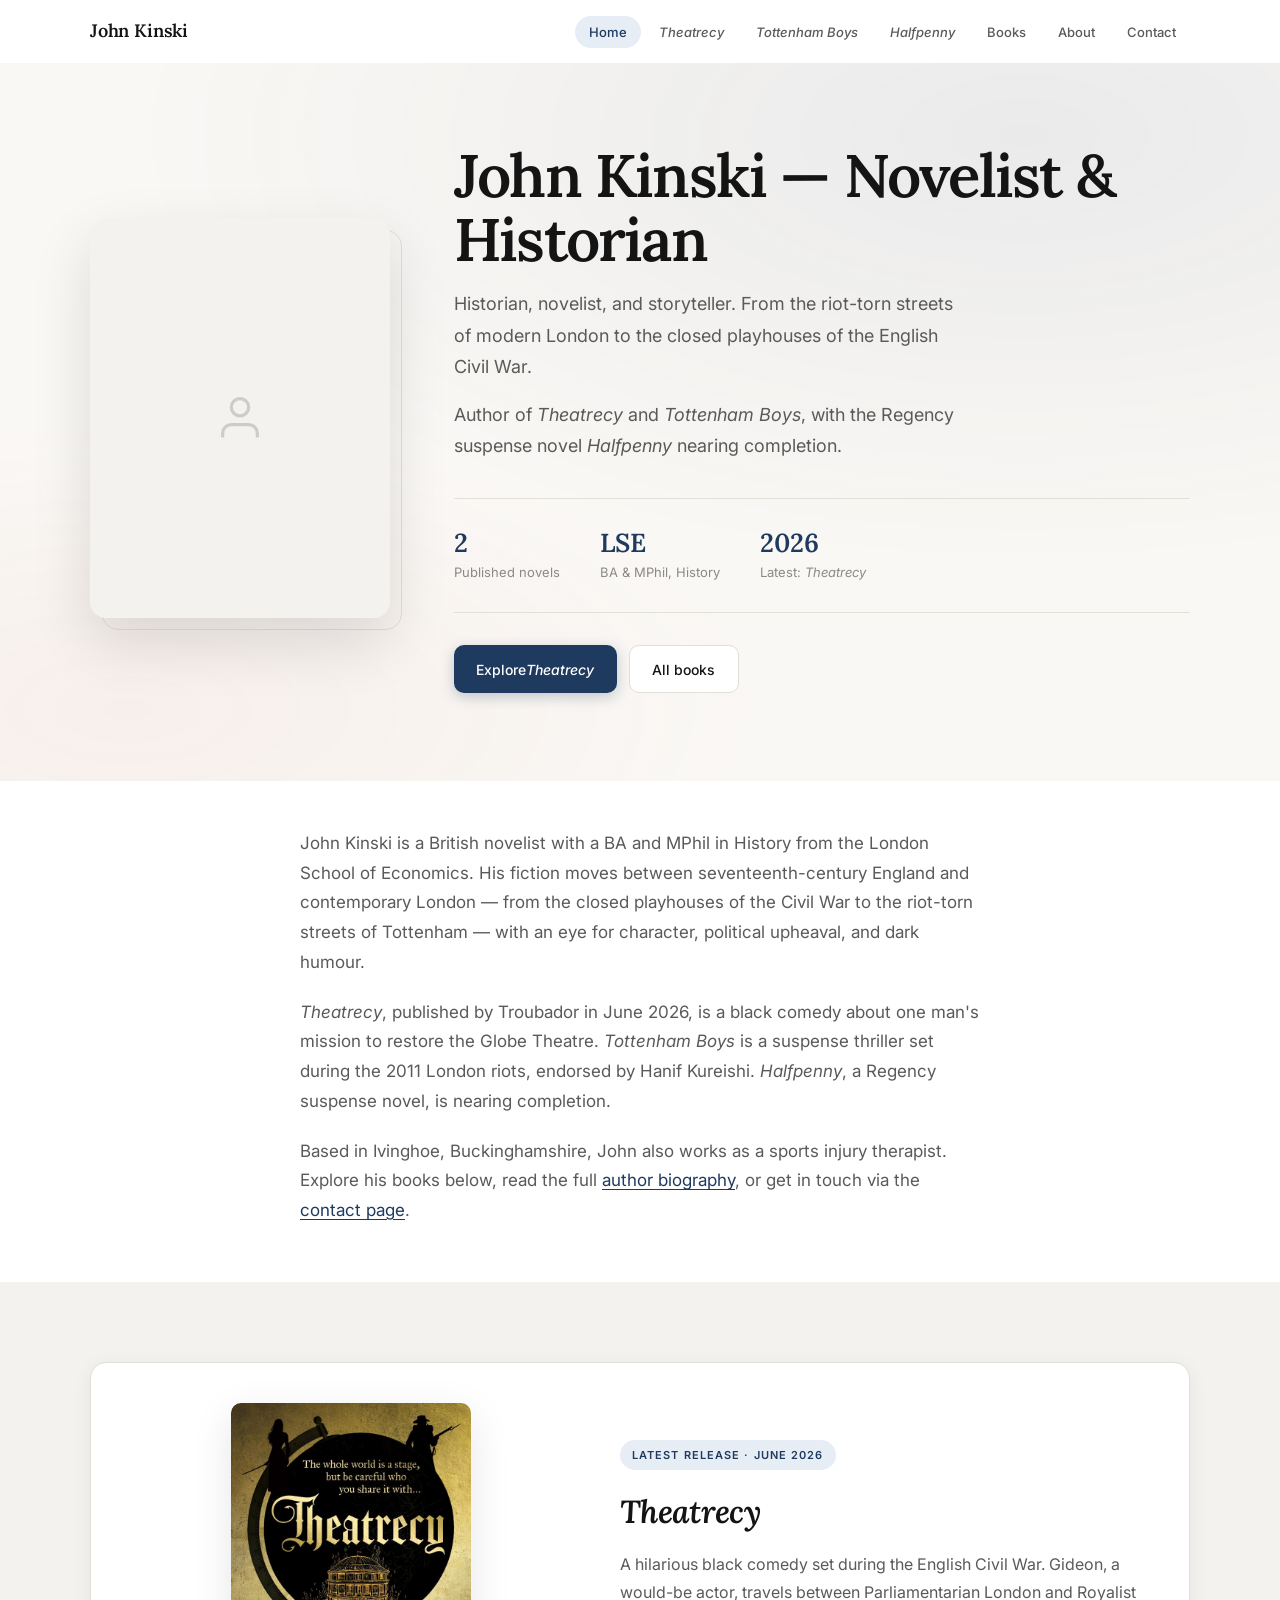
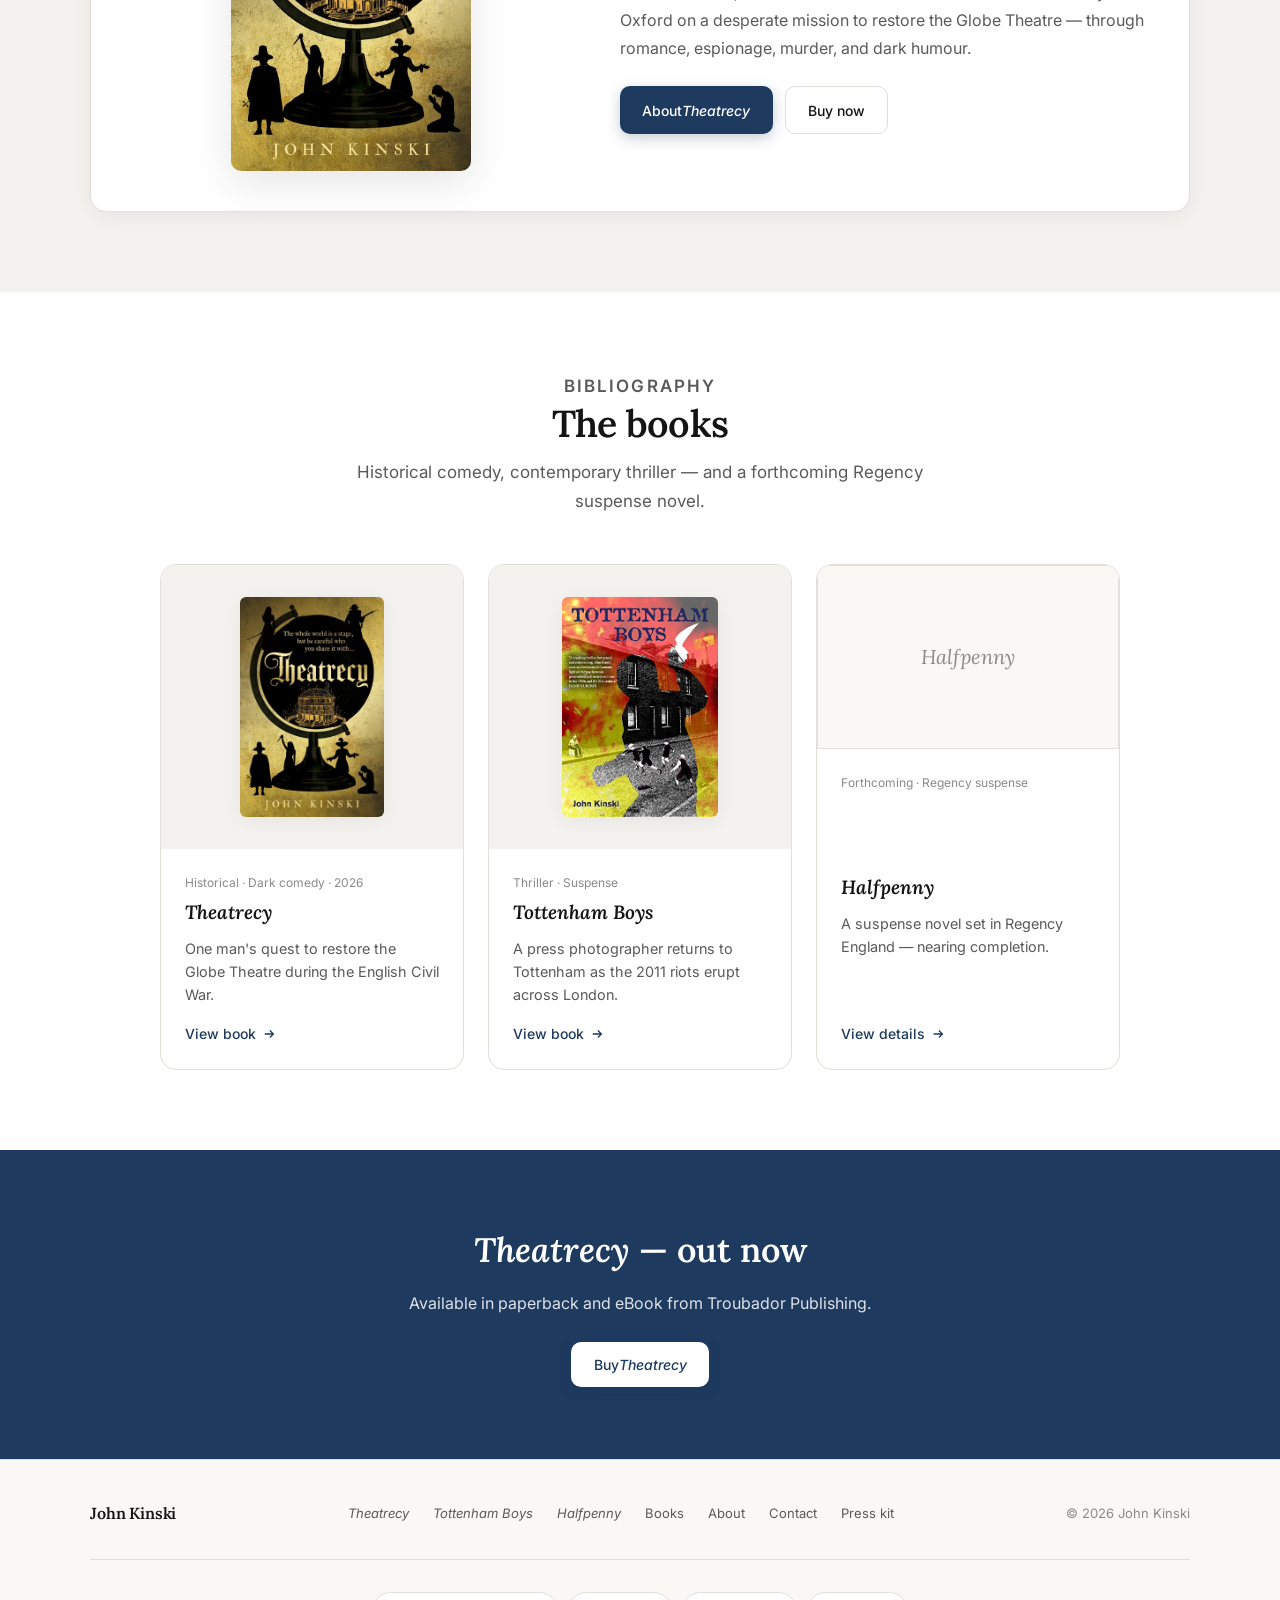
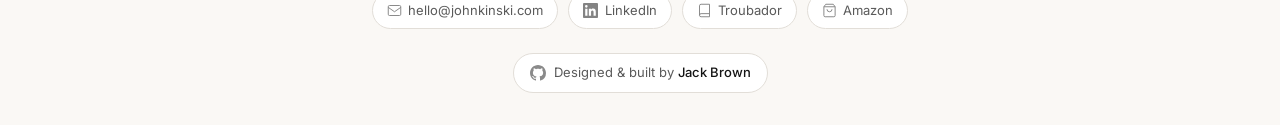
==== index.html @ d6716368 "Improve home SEO: title, H1, content, and Apple touch icon. Shorten the page title, expand the H1 an" ====
<!DOCTYPE html>
<html lang="en-GB">
<head>
	<meta charset="UTF-8">
	<meta name="viewport" content="width=device-width, initial-scale=1.0">
	<meta name="description" content="John Kinski — author of Theatrecy, Tottenham Boys, and the forthcoming novel Halfpenny. Historical fiction, thrillers, and dark comedy.">
	<link rel="canonical" href="https://johnkinski.com/">
	<meta property="og:type" content="website">
	<meta property="og:locale" content="en_GB">
	<meta property="og:site_name" content="John Kinski">
	<meta property="og:url" content="https://johnkinski.com/">
	<meta property="og:title" content="John Kinski — Novelist | Theatrecy &amp; Tottenham Boys">
	<meta property="og:description" content="Author of Theatrecy and Tottenham Boys. Forthcoming Regency suspense novel Halfpenny. Historical fiction, thrillers, and dark comedy.">
	<meta property="og:image" content="https://johnkinski.com/images/og-image.jpg">
	<meta property="og:image:width" content="1200">
	<meta property="og:image:height" content="630">
	<meta property="og:image:type" content="image/jpeg">
	<meta property="og:image:alt" content="John Kinski — author of Theatrecy, Tottenham Boys, and Halfpenny">
	<meta name="twitter:card" content="summary_large_image">
	<meta name="twitter:title" content="John Kinski — Novelist | Theatrecy &amp; Tottenham Boys">
	<meta name="twitter:description" content="Author of Theatrecy and Tottenham Boys. Forthcoming Regency suspense novel Halfpenny.">
	<meta name="twitter:image" content="https://johnkinski.com/images/og-image.jpg">
	<meta name="twitter:image:alt" content="John Kinski — author of Theatrecy and Tottenham Boys">
	<title>John Kinski — Novelist | Theatrecy &amp; Tottenham Boys</title>
	<link rel="preconnect" href="https://fonts.googleapis.com">
	<link rel="preconnect" href="https://fonts.gstatic.com" crossorigin>
	<link href="https://fonts.googleapis.com/css2?family=Inter:wght@400;500;600&family=Lora:ital,wght@0,400;0,600;1,400&display=swap" rel="stylesheet">
	<link rel="icon" href="images/favicon.svg" type="image/svg+xml">
	<link rel="apple-touch-icon" href="images/apple-touch-icon.png">
	<link rel="stylesheet" href="css/style.css?v=2">
	<script type="application/ld+json">
	{
		"@context": "https://schema.org",
		"@graph": [
			{
				"@type": "WebSite",
				"name": "John Kinski",
				"url": "https://johnkinski.com/"
			},
			{
				"@type": "Person",
				"@id": "https://johnkinski.com/#author",
				"name": "John Kinski",
				"url": "https://johnkinski.com/",
				"email": "hello@johnkinski.com",
				"jobTitle": "Novelist",
				"description": "Author of Theatrecy, Tottenham Boys, and the forthcoming novel Halfpenny.",
				"sameAs": [
					"https://www.linkedin.com/in/john-kinski-4109a56a",
					"https://troubador.co.uk/author/john-kinski"
				]
			},
			{
				"@type": "ItemList",
				"name": "Books by John Kinski",
				"itemListElement": [
					{"@type": "ListItem", "position": 1, "url": "https://johnkinski.com/theatrecy.html", "name": "Theatrecy"},
					{"@type": "ListItem", "position": 2, "url": "https://johnkinski.com/tottenham-boys.html", "name": "Tottenham Boys"},
					{"@type": "ListItem", "position": 3, "url": "https://johnkinski.com/halfpenny.html", "name": "Halfpenny"}
				]
			}
		]
	}
	</script>
</head>
<body>
	<header>
		<div class="wrap">
			<a href="index.html" class="logo">John Kinski</a>
			<button class="menu-btn" aria-expanded="false" aria-controls="nav">Menu</button>
			<nav id="nav">
				<ul>
					<li><a href="index.html" class="active">Home</a></li>
					<li><a href="theatrecy.html"><em>Theatrecy</em></a></li>
					<li><a href="tottenham-boys.html"><em>Tottenham Boys</em></a></li>
					<li><a href="halfpenny.html"><em>Halfpenny</em></a></li>
					<li><a href="books.html">Books</a></li>
					<li><a href="about.html">About</a></li>
					<li><a href="contact.html">Contact</a></li>
				</ul>
			</nav>
		</div>
	</header>

	<main>
		<section class="hero">
			<div class="wrap">
				<div class="hero-layout">
					<div class="portrait-wrap reveal">
						<img src="images/john-kinski-portrait.jpg" alt="John Kinski, author" class="portrait" id="portrait" width="300" height="400">
						<div class="portrait-fallback" id="portrait-fallback" aria-hidden="true">
							<svg viewBox="0 0 24 24" fill="none" stroke="currentColor" stroke-width="1.5"><path d="M20 21v-2a4 4 0 0 0-4-4H8a4 4 0 0 0-4 4v2"/><circle cx="12" cy="7" r="4"/></svg>
						</div>
					</div>
					<div class="hero-text">
						<h1 class="reveal">John Kinski — Novelist &amp; Historian</h1>
						<p class="lead reveal reveal-delay-1">Historian, novelist, and storyteller. From the riot-torn streets of modern London to the closed playhouses of the English Civil War.</p>
						<p class="lead reveal reveal-delay-1">Author of <em>Theatrecy</em> and <em>Tottenham Boys</em>, with the Regency suspense novel <em>Halfpenny</em> nearing completion.</p>
						<div class="hero-stats reveal reveal-delay-2">
							<div class="hero-stat"><strong>2</strong><span>Published novels</span></div>
							<div class="hero-stat"><strong>LSE</strong><span>BA &amp; MPhil, History</span></div>
							<div class="hero-stat"><strong>2026</strong><span>Latest: <em>Theatrecy</em></span></div>
						</div>
						<div class="hero-actions reveal reveal-delay-3">
							<a href="theatrecy.html" class="btn btn-primary">Explore <em>Theatrecy</em></a>
							<a href="books.html" class="btn btn-secondary">All books</a>
						</div>
					</div>
				</div>
			</div>
		</section>

		<section class="home-intro">
			<div class="wrap-narrow">
				<p class="reveal">John Kinski is a British novelist with a BA and MPhil in History from the London School of Economics. His fiction moves between seventeenth-century England and contemporary London — from the closed playhouses of the Civil War to the riot-torn streets of Tottenham — with an eye for character, political upheaval, and dark humour.</p>
				<p class="reveal reveal-delay-1"><em>Theatrecy</em>, published by Troubador in June 2026, is a black comedy about one man's mission to restore the Globe Theatre. <em>Tottenham Boys</em> is a suspense thriller set during the 2011 London riots, endorsed by Hanif Kureishi. <em>Halfpenny</em>, a Regency suspense novel, is nearing completion.</p>
				<p class="reveal reveal-delay-2">Based in Ivinghoe, Buckinghamshire, John also works as a sports injury therapist. Explore his books below, read the full <a href="about.html">author biography</a>, or get in touch via the <a href="contact.html">contact page</a>.</p>
			</div>
		</section>

		<section class="alt">
			<div class="wrap">
				<div class="featured-spotlight reveal">
					<div class="featured-spotlight-cover">
						<img src="images/theatrecy-cover.jpg" alt="Theatrecy cover" width="240" height="368">
					</div>
					<div>
						<span class="featured-badge">Latest release · June 2026</span>
						<h2><em>Theatrecy</em></h2>
						<p>A hilarious black comedy set during the English Civil War. Gideon, a would-be actor, travels between Parliamentarian London and Royalist Oxford on a desperate mission to restore the Globe Theatre — through romance, espionage, murder, and dark humour.</p>
						<div class="hero-actions">
							<a href="theatrecy.html" class="btn btn-primary">About <em>Theatrecy</em></a>
							<a href="https://troubador.co.uk/bookshop/historical/theatrecy" class="btn btn-secondary" target="_blank" rel="noopener noreferrer">Buy now</a>
						</div>
					</div>
				</div>
			</div>
		</section>

		<section>
			<div class="wrap">
				<div class="section-head center reveal">
					<p class="section-label">Bibliography</p>
					<h2>The books</h2>
					<p>Historical comedy, contemporary thriller — and a forthcoming Regency suspense novel.</p>
				</div>
				<div class="book-grid">
					<a href="theatrecy.html" class="book-card reveal">
						<div class="book-card-cover">
							<img src="images/theatrecy-cover.jpg" alt="Theatrecy" width="130" height="200">
						</div>
						<div class="book-card-body">
							<p class="genre">Historical · Dark comedy · 2026</p>
							<h3><em>Theatrecy</em></h3>
							<p>One man's quest to restore the Globe Theatre during the English Civil War.</p>
							<span class="book-card-link">View book <svg viewBox="0 0 16 16" fill="none" stroke="currentColor" stroke-width="1.5"><path d="M3 8h10M9 4l4 4-4 4"/></svg></span>
						</div>
					</a>
					<a href="tottenham-boys.html" class="book-card reveal reveal-delay-1">
						<div class="book-card-cover">
							<img src="images/tottenham-boys-cover.jpg" alt="Tottenham Boys" width="130" height="184">
						</div>
						<div class="book-card-body">
							<p class="genre">Thriller · Suspense</p>
							<h3><em>Tottenham Boys</em></h3>
							<p>A press photographer returns to Tottenham as the 2011 riots erupt across London.</p>
							<span class="book-card-link">View book <svg viewBox="0 0 16 16" fill="none" stroke="currentColor" stroke-width="1.5"><path d="M3 8h10M9 4l4 4-4 4"/></svg></span>
						</div>
					</a>
					<a href="halfpenny.html" class="book-card coming-soon reveal reveal-delay-2">
						<div class="book-card-cover">
							<span><em>Halfpenny</em></span>
						</div>
						<div class="book-card-body">
							<p class="genre">Forthcoming · Regency suspense</p>
							<h3><em>Halfpenny</em></h3>
							<p>A suspense novel set in Regency England — nearing completion.</p>
							<span class="book-card-link">View details <svg viewBox="0 0 16 16" fill="none" stroke="currentColor" stroke-width="1.5"><path d="M3 8h10M9 4l4 4-4 4"/></svg></span>
						</div>
					</a>
				</div>
			</div>
		</section>

		<section class="cta-band">
			<div class="wrap reveal">
				<h2><em>Theatrecy</em> — out now</h2>
				<p>Available in paperback and eBook from Troubador Publishing.</p>
				<a href="https://troubador.co.uk/bookshop/historical/theatrecy" class="btn btn-primary" target="_blank" rel="noopener noreferrer">Buy <em>Theatrecy</em></a>
			</div>
		</section>
	</main>

	<footer>
		<div class="wrap">
			<div class="footer-inner">
				<a href="index.html" class="logo">John Kinski</a>
				<div class="footer-links">
					<a href="theatrecy.html"><em>Theatrecy</em></a>
					<a href="tottenham-boys.html"><em>Tottenham Boys</em></a>
					<a href="halfpenny.html"><em>Halfpenny</em></a>
					<a href="books.html">Books</a>
					<a href="about.html">About</a>
					<a href="contact.html">Contact</a>
					<a href="press-kit.html">Press kit</a>
				</div>
				<p>&copy; 2026 John Kinski</p>
			</div>
			<div class="footer-social">
				<a href="mailto:hello@johnkinski.com">
					<svg viewBox="0 0 24 24" fill="none" stroke="currentColor" stroke-width="1.5" aria-hidden="true"><rect x="2" y="4" width="20" height="16" rx="2"/><path d="M2 7l10 7 10-7"/></svg>
					hello@johnkinski.com
				</a>
				<a href="https://www.linkedin.com/in/john-kinski-4109a56a" target="_blank" rel="noopener noreferrer">
					<svg viewBox="0 0 24 24" fill="currentColor" aria-hidden="true"><path d="M20.447 20.452h-3.554v-5.569c0-1.328-.027-3.037-1.852-3.037-1.853 0-2.136 1.445-2.136 2.939v5.667H9.351V9h3.414v1.561h.046c.477-.9 1.637-1.85 3.37-1.85 3.601 0 4.267 2.37 4.267 5.455v6.286zM5.337 7.433a2.062 2.062 0 01-2.063-2.065 2.064 2.064 0 114.126 0 2.063 2.063 0 01-2.063 2.065zm1.782 13.019H3.555V9h3.564v11.452zM22.225 0H1.771C.792 0 0 .774 0 1.729v20.542C0 23.227.792 24 1.771 24h20.451C23.2 24 24 23.227 24 22.271V1.729C24 .774 23.2 0 22.222 0h.003z"/></svg>
					LinkedIn
				</a>
				<a href="https://troubador.co.uk/author/john-kinski" target="_blank" rel="noopener noreferrer">
					<svg viewBox="0 0 24 24" fill="none" stroke="currentColor" stroke-width="1.5" aria-hidden="true"><path d="M4 19.5A2.5 2.5 0 016.5 17H20"/><path d="M6.5 2H20v20H6.5A2.5 2.5 0 014 19.5v-15A2.5 2.5 0 016.5 2z"/></svg>
					Troubador
				</a>
				<a href="https://www.amazon.co.uk/s?k=John+Kinski+author" target="_blank" rel="noopener noreferrer">
					<svg viewBox="0 0 24 24" fill="none" stroke="currentColor" stroke-width="1.5" aria-hidden="true"><path d="M6 2L3 6v14a2 2 0 002 2h14a2 2 0 002-2V6l-3-4z"/><path d="M3 6h18M16 10a4 4 0 01-8 0"/></svg>
					Amazon
				</a>
			</div>
			<div class="footer-credit">
				<a href="https://github.com/null65" target="_blank" rel="noopener noreferrer">
					<svg viewBox="0 0 16 16" fill="currentColor" aria-hidden="true"><path d="M8 0C3.58 0 0 3.58 0 8c0 3.54 2.29 6.53 5.47 7.59.4.07.55-.17.55-.38 0-.19-.01-.82-.01-1.49-2.01.37-2.53-.49-2.69-.94-.09-.23-.48-.94-.82-1.13-.28-.15-.68-.52-.01-.53.63-.01 1.08.58 1.23.82.72 1.21 1.87.87 2.33.66.07-.52.28-.87.51-1.07-1.78-.2-3.64-.89-3.64-3.95 0-.87.31-1.59.82-2.15-.08-.2-.36-1.02.08-2.12 0 0 .67-.21 2.2.82.64-.18 1.32-.27 2-.27.68 0 1.36.09 2 .27 1.53-1.04 2.2-.82 2.2-.82.44 1.1.16 1.92.08 2.12.51.56.82 1.27.82 2.15 0 3.07-1.87 3.75-3.65 3.95.29.25.54.73.54 1.48 0 1.07-.01 1.93-.01 2.2 0 .21.15.46.55.38A8.013 8.013 0 0016 8c0-4.42-3.58-8-8-8z"/></svg>
					<span>Designed &amp; built by <strong>Jack Brown</strong></span>
				</a>
			</div>
		</div>
	</footer>

	<script src="js/main.js"></script>
</body>
</html>
---- css/style.css ----
*,
*::before,
*::after {
	box-sizing: border-box;
	margin: 0;
	padding: 0;
}

:root {
	--white: #ffffff;
	--bg: #f4f2ef;
	--bg-warm: #faf8f5;
	--text: #141414;
	--muted: #5a5a5a;
	--soft: #8a8a8a;
	--border: #e2ded8;
	--accent: #1e3a5f;
	--accent-light: #2d5280;
	--accent-soft: #e6edf5;
	--highlight: #c04d35;
	--radius: 16px;
	--radius-sm: 10px;
	--max: 1100px;
	--narrow: 680px;
	--font: "Inter", -apple-system, BlinkMacSystemFont, "Segoe UI", sans-serif;
	--font-display: "Lora", Georgia, serif;
	--shadow-sm: 0 4px 20px rgba(0, 0, 0, 0.06);
	--shadow-md: 0 12px 40px rgba(0, 0, 0, 0.1);
	--shadow-lg: 0 24px 60px rgba(0, 0, 0, 0.12);
	--ease: cubic-bezier(0.22, 1, 0.36, 1);
}

html {
	scroll-behavior: smooth;
}

body {
	font-family: var(--font);
	background: var(--white);
	color: var(--text);
	line-height: 1.65;
	font-size: 1rem;
	-webkit-font-smoothing: antialiased;
}

img {
	max-width: 100%;
	height: auto;
	display: block;
}

a {
	color: inherit;
	text-decoration: none;
}

a:focus-visible,
button:focus-visible {
	outline: 2px solid var(--accent);
	outline-offset: 2px;
}

.wrap {
	width: min(var(--max), 90vw);
	margin: 0 auto;
}

.wrap-narrow {
	width: min(var(--narrow), 90vw);
	margin: 0 auto;
}

header {
	position: sticky;
	top: 0;
	z-index: 50;
	background: rgba(255, 255, 255, 0.85);
	backdrop-filter: blur(14px);
	border-bottom: 1px solid transparent;
	transition: border-color 0.3s var(--ease), box-shadow 0.3s var(--ease);
}

header.scrolled {
	border-bottom-color: var(--border);
	box-shadow: var(--shadow-sm);
}

header .wrap {
	display: flex;
	flex-wrap: nowrap;
	align-items: center;
	justify-content: space-between;
	padding: 1rem 0;
}

.logo {
	font-family: var(--font-display);
	font-size: 1.125rem;
	font-weight: 600;
	letter-spacing: -0.01em;
	transition: opacity 0.2s;
}

.logo:hover {
	opacity: 0.7;
}

nav ul {
	display: flex;
	flex-wrap: nowrap;
	gap: 0.25rem;
	list-style: none;
}

nav a {
	font-size: 0.8125rem;
	font-weight: 500;
	color: var(--muted);
	padding: 0.5rem 0.875rem;
	border-radius: 999px;
	transition: color 0.2s, background 0.2s;
}

nav a:hover {
	color: var(--text);
	background: var(--bg);
}

nav a.active {
	color: var(--accent);
	background: var(--accent-soft);
}

.menu-btn {
	display: none;
	background: none;
	border: none;
	font: inherit;
	font-size: 0.875rem;
	color: var(--muted);
	cursor: pointer;
}

.hero {
	padding: 5rem 0 5.5rem;
	background:
		radial-gradient(ellipse 70% 60% at 80% 10%, rgba(30, 58, 95, 0.07), transparent),
		radial-gradient(ellipse 50% 40% at 10% 90%, rgba(192, 77, 53, 0.05), transparent),
		var(--bg-warm);
	overflow: hidden;
}

.hero-layout {
	display: grid;
	grid-template-columns: 300px 1fr;
	gap: 4rem;
	align-items: center;
}

.portrait-wrap {
	position: relative;
}

.portrait-wrap::before {
	content: "";
	position: absolute;
	inset: 12px -12px -12px 12px;
	border: 1px solid var(--border);
	border-radius: var(--radius);
	z-index: 0;
}

.portrait {
	width: 100%;
	aspect-ratio: 3 / 4;
	object-fit: cover;
	border-radius: var(--radius);
	background: var(--bg);
	box-shadow: var(--shadow-lg);
	display: none;
	position: relative;
	z-index: 1;
}

.portrait.loaded {
	display: block;
}

.portrait-fallback {
	width: 100%;
	aspect-ratio: 3 / 4;
	border-radius: var(--radius);
	background: var(--bg);
	box-shadow: var(--shadow-lg);
	display: flex;
	align-items: center;
	justify-content: center;
	position: relative;
	z-index: 1;
}

.portrait-fallback svg {
	width: 52px;
	height: 52px;
	color: #ccc;
}

.hero-text .lead + .lead {
	margin-top: -1.25rem;
}

.home-intro {
	padding: 3rem 0 3.5rem;
}

.home-intro p {
	font-size: 1.0625rem;
	color: var(--muted);
	line-height: 1.75;
	margin-bottom: 1.25rem;
}

.home-intro p:last-child {
	margin-bottom: 0;
}

.home-intro a {
	color: var(--accent);
	text-decoration: underline;
	text-underline-offset: 3px;
}

.home-intro a:hover {
	opacity: 0.8;
}

.hero-text h1 {
	font-family: var(--font-display);
	font-size: clamp(2.5rem, 5vw, 3.75rem);
	font-weight: 600;
	letter-spacing: -0.03em;
	line-height: 1.08;
	margin-bottom: 1rem;
}

.hero-text .lead {
	font-size: 1.125rem;
	color: var(--muted);
	max-width: 46ch;
	margin-bottom: 2.25rem;
	line-height: 1.75;
}

.hero-stats {
	display: flex;
	flex-wrap: wrap;
	gap: 2.5rem;
	padding: 1.75rem 0;
	border-top: 1px solid var(--border);
	border-bottom: 1px solid var(--border);
	margin-bottom: 2rem;
}

.hero-stat strong {
	display: block;
	font-family: var(--font-display);
	font-size: 1.625rem;
	font-weight: 600;
	color: var(--accent);
	line-height: 1.2;
}

.hero-stat span {
	font-size: 0.8125rem;
	color: var(--soft);
}

.hero-actions {
	display: flex;
	flex-wrap: wrap;
	gap: 0.75rem;
}

.btn {
	display: inline-flex;
	align-items: center;
	padding: 0.7rem 1.4rem;
	border-radius: var(--radius-sm);
	font-size: 0.875rem;
	font-weight: 500;
	transition: transform 0.2s var(--ease), background 0.2s, color 0.2s, border-color 0.2s, box-shadow 0.2s;
}

.btn:hover {
	transform: translateY(-2px);
}

.btn-primary {
	background: var(--accent);
	color: var(--white);
	box-shadow: 0 4px 14px rgba(30, 58, 95, 0.25);
}

.btn-primary:hover {
	background: var(--accent-light);
	box-shadow: 0 6px 20px rgba(30, 58, 95, 0.3);
}

.btn-secondary {
	background: var(--white);
	color: var(--text);
	border: 1px solid var(--border);
}

.btn-secondary:hover {
	border-color: var(--text);
}

.page-hero {
	padding: 4rem 0 3.5rem;
	background:
		radial-gradient(ellipse 60% 80% at 100% 0%, rgba(30, 58, 95, 0.08), transparent),
		var(--bg-warm);
	border-bottom: 1px solid var(--border);
}

.page-hero h1 {
	font-family: var(--font-display);
	font-size: clamp(2rem, 4vw, 3rem);
	font-weight: 600;
	letter-spacing: -0.02em;
	line-height: 1.15;
	margin-bottom: 0.75rem;
}

.page-hero p {
	font-size: 1.0625rem;
	color: var(--muted);
	max-width: 52ch;
	line-height: 1.7;
}

section {
	padding: 5rem 0;
}

section.alt {
	background: var(--bg);
}

.section-head {
	margin-bottom: 3rem;
}

.section-head.center {
	text-align: center;
}

.section-label {
	font-size: 0.6875rem;
	font-weight: 600;
	text-transform: uppercase;
	letter-spacing: 0.12em;
	color: var(--highlight);
	margin-bottom: 0.75rem;
}

.section-head h2 {
	font-family: var(--font-display);
	font-size: clamp(1.75rem, 3vw, 2.35rem);
	font-weight: 600;
	letter-spacing: -0.02em;
	line-height: 1.2;
	margin-bottom: 0.75rem;
}

.section-head p {
	color: var(--muted);
	font-size: 1.0625rem;
	max-width: 58ch;
	line-height: 1.7;
}

.section-head.center p {
	margin: 0 auto;
}

.book-grid {
	display: grid;
	grid-template-columns: repeat(3, 1fr);
	gap: 1.5rem;
	max-width: 960px;
	margin: 0 auto;
}

.book-card {
	background: var(--white);
	border: 1px solid var(--border);
	border-radius: var(--radius);
	overflow: hidden;
	transition: transform 0.35s var(--ease), box-shadow 0.35s var(--ease), border-color 0.35s;
	display: flex;
	flex-direction: column;
}

.book-card:hover {
	transform: translateY(-6px);
	box-shadow: var(--shadow-md);
	border-color: transparent;
}

.book-card-cover {
	overflow: hidden;
	background: var(--bg);
	padding: 2rem;
	display: flex;
	justify-content: center;
	align-items: center;
	min-height: 260px;
}

.book-card-cover img {
	max-height: 220px;
	width: auto;
	border-radius: 6px;
	box-shadow: var(--shadow-sm);
	transition: transform 0.5s var(--ease);
}

.book-card:hover .book-card-cover img {
	transform: scale(1.04);
}

.book-card-placeholder {
	width: 130px;
	height: 195px;
	border-radius: 6px;
	background: linear-gradient(145deg, #b8b0a6, #8a8278);
	display: flex;
	align-items: center;
	justify-content: center;
	text-align: center;
	font-family: var(--font-display);
	font-size: 0.8125rem;
	font-weight: 500;
	color: var(--white);
	padding: 1rem;
	line-height: 1.35;
	box-shadow: var(--shadow-sm);
}

.book-card-body {
	padding: 1.5rem;
	flex: 1;
	display: flex;
	flex-direction: column;
}

.book-card-body .genre {
	font-size: 0.75rem;
	color: var(--soft);
	margin-bottom: 0.35rem;
}

.book-card-body h3 {
	font-family: var(--font-display);
	font-size: 1.2rem;
	font-weight: 600;
	margin-bottom: 0.5rem;
}

.book-card-body p {
	font-size: 0.9rem;
	color: var(--muted);
	flex: 1;
	margin-bottom: 1rem;
	line-height: 1.6;
}

.book-card-link {
	font-size: 0.875rem;
	font-weight: 500;
	color: var(--accent);
	display: inline-flex;
	align-items: center;
	gap: 0.35rem;
}

.book-card-link svg {
	width: 14px;
	height: 14px;
	transition: transform 0.2s var(--ease);
}

.book-card:hover .book-card-link svg {
	transform: translateX(3px);
}

.featured-spotlight {
	display: grid;
	grid-template-columns: 1fr 1.2fr;
	gap: 3rem;
	align-items: center;
	background: var(--white);
	border: 1px solid var(--border);
	border-radius: var(--radius);
	padding: 2.5rem;
	box-shadow: var(--shadow-sm);
}

.featured-spotlight-cover img {
	border-radius: var(--radius-sm);
	box-shadow: var(--shadow-md);
	max-width: 240px;
	margin: 0 auto;
}

.featured-badge {
	display: inline-block;
	font-size: 0.6875rem;
	font-weight: 600;
	text-transform: uppercase;
	letter-spacing: 0.1em;
	background: var(--accent-soft);
	color: var(--accent);
	padding: 0.35rem 0.75rem;
	border-radius: 999px;
	margin-bottom: 1rem;
}

.featured-spotlight h2 {
	font-family: var(--font-display);
	font-size: 2rem;
	font-weight: 600;
	letter-spacing: -0.02em;
	margin-bottom: 0.75rem;
}

.featured-spotlight p {
	color: var(--muted);
	margin-bottom: 1.5rem;
	line-height: 1.75;
}

.featured-layout {
	display: grid;
	grid-template-columns: 220px 1fr;
	gap: 3rem;
	align-items: start;
}

.featured-cover {
	border-radius: var(--radius-sm);
	box-shadow: var(--shadow-md);
}

.featured-cover-wrap {
	position: sticky;
	top: 5rem;
}

.featured-body h3 {
	font-family: var(--font-display);
	font-size: 2rem;
	font-weight: 600;
	letter-spacing: -0.02em;
	margin-bottom: 0.5rem;
}

.featured-meta {
	font-size: 0.875rem;
	color: var(--soft);
	margin-bottom: 1.5rem;
}

.featured-body > p {
	color: var(--muted);
	margin-bottom: 1rem;
	font-size: 1rem;
	line-height: 1.75;
}

.featured-body > p.lead-text {
	font-size: 1.0625rem;
	color: var(--text);
}

.pullquote {
	margin: 2rem 0;
	padding: 1.5rem 0 1.5rem 1.5rem;
	border-left: 3px solid var(--accent);
	font-family: var(--font-display);
	font-size: 1.125rem;
	font-style: italic;
	color: var(--text);
	line-height: 1.6;
}

.pullquote cite {
	display: block;
	margin-top: 0.75rem;
	font-family: var(--font);
	font-size: 0.9375rem;
	font-style: normal;
	color: var(--soft);
}

.intro-block {
	margin: 2rem 0;
}

.intro-block h4 {
	font-size: 0.6875rem;
	font-weight: 600;
	text-transform: uppercase;
	letter-spacing: 0.08em;
	color: var(--soft);
	margin-bottom: 0.75rem;
}

.book-card.coming-soon {
	cursor: default;
}

.book-card.coming-soon .book-card-cover {
	display: flex;
	align-items: center;
	justify-content: center;
	background: var(--bg-warm);
	border: 1px solid var(--border);
	min-height: 184px;
}

.book-card.coming-soon .book-card-cover span {
	font-family: var(--font-display);
	font-size: 1.25rem;
	font-style: italic;
	color: var(--soft);
}

.coming-soon-cover {
	display: flex;
	align-items: center;
	justify-content: center;
	width: 160px;
	min-height: 246px;
	flex-shrink: 0;
	background: var(--bg-warm);
	border: 1px solid var(--border);
	border-radius: var(--radius-sm);
	font-family: var(--font-display);
	font-size: 1.375rem;
	color: var(--soft);
	text-align: center;
	padding: 1rem;
}

.detail-grid {
	display: grid;
	grid-template-columns: 1fr 1fr;
	gap: 1.5rem;
	margin: 2rem 0;
}

.detail-box {
	background: var(--bg-warm);
	border: 1px solid var(--border);
	border-radius: var(--radius-sm);
	padding: 1.25rem;
}

.detail-box h4 {
	font-size: 0.6875rem;
	font-weight: 600;
	text-transform: uppercase;
	letter-spacing: 0.08em;
	color: var(--soft);
	margin-bottom: 0.75rem;
}

.detail-box ul {
	list-style: none;
}

.detail-box li {
	font-size: 0.9375rem;
	color: var(--muted);
	padding: 0.25rem 0;
}

.detail-box li strong {
	color: var(--text);
	font-weight: 500;
}

.tag-list {
	display: flex;
	flex-wrap: wrap;
	gap: 0.5rem;
	margin-top: 0.5rem;
}

.tag {
	font-size: 0.8125rem;
	color: var(--muted);
	background: var(--white);
	border: 1px solid var(--border);
	padding: 0.3rem 0.75rem;
	border-radius: 999px;
}

.featured-actions {
	display: flex;
	flex-wrap: wrap;
	gap: 0.75rem;
	margin-top: 2rem;
	padding-top: 2rem;
	border-top: 1px solid var(--border);
}

.about-grid {
	display: grid;
	grid-template-columns: 1.2fr 1fr;
	gap: 4rem;
	align-items: start;
}

.about-body p {
	color: var(--muted);
	font-size: 1rem;
	line-height: 1.75;
	margin-bottom: 1rem;
}

.about-body p:first-of-type {
	font-size: 1.0625rem;
	color: var(--text);
}

.about-sidebar {
	display: flex;
	flex-direction: column;
	gap: 1rem;
}

.info-card {
	background: var(--white);
	border: 1px solid var(--border);
	border-radius: var(--radius);
	padding: 1.5rem;
	transition: box-shadow 0.3s var(--ease);
}

.info-card:hover {
	box-shadow: var(--shadow-sm);
}

.info-card h3 {
	font-family: var(--font-display);
	font-size: 1rem;
	font-weight: 600;
	margin-bottom: 0.75rem;
}

.info-card p,
.info-card li {
	font-size: 0.9375rem;
	color: var(--muted);
	line-height: 1.6;
}

.info-card ul {
	list-style: none;
}

.info-card li {
	padding: 0.35rem 0;
	border-bottom: 1px solid var(--border);
}

.info-card li:last-child {
	border-bottom: none;
}

.themes-grid {
	display: grid;
	grid-template-columns: repeat(3, 1fr);
	gap: 1.5rem;
}

.theme-card {
	background: var(--white);
	border: 1px solid var(--border);
	border-radius: var(--radius);
	padding: 1.75rem;
	transition: transform 0.3s var(--ease), box-shadow 0.3s var(--ease);
}

.theme-card:hover {
	transform: translateY(-4px);
	box-shadow: var(--shadow-sm);
}

.theme-card h3 {
	font-family: var(--font-display);
	font-size: 1.0625rem;
	font-weight: 600;
	margin-bottom: 0.5rem;
}

.theme-card p {
	font-size: 0.9375rem;
	color: var(--muted);
	line-height: 1.65;
}

.book-feature {
	padding: 4rem 0;
	border-bottom: 1px solid var(--border);
}

.book-feature:last-child {
	border-bottom: none;
	padding-bottom: 0;
}

.book-feature:first-child {
	padding-top: 0;
}

.book-feature-layout {
	display: grid;
	grid-template-columns: 160px 1fr;
	gap: 2.5rem;
	align-items: start;
}

.book-feature img {
	width: 160px;
	border-radius: var(--radius-sm);
	box-shadow: var(--shadow-md);
}

.book-placeholder {
	width: 160px;
	height: 240px;
	border-radius: var(--radius-sm);
	background: linear-gradient(160deg, #b8b0a6, #8a8278);
	box-shadow: var(--shadow-md);
	display: flex;
	align-items: center;
	justify-content: center;
	text-align: center;
	font-family: var(--font-display);
	font-size: 0.875rem;
	font-weight: 500;
	color: var(--white);
	padding: 1rem;
	line-height: 1.4;
}

.book-feature h3 {
	font-family: var(--font-display);
	font-size: 1.625rem;
	font-weight: 600;
	letter-spacing: -0.02em;
	margin-bottom: 0.35rem;
}

.book-feature .meta {
	font-size: 0.875rem;
	color: var(--soft);
	margin-bottom: 1.25rem;
}

.book-feature .synopsis {
	color: var(--muted);
	font-size: 0.9875rem;
	line-height: 1.75;
	margin-bottom: 1rem;
	max-width: 65ch;
}

.book-feature .highlights {
	display: grid;
	grid-template-columns: 1fr 1fr;
	gap: 1rem;
	margin: 1.5rem 0;
}

.book-feature .highlight {
	background: var(--bg-warm);
	border-radius: var(--radius-sm);
	padding: 1rem 1.25rem;
}

.book-feature .highlight dt {
	font-size: 0.6875rem;
	font-weight: 600;
	text-transform: uppercase;
	letter-spacing: 0.08em;
	color: var(--soft);
	margin-bottom: 0.25rem;
}

.book-feature .highlight dd {
	font-size: 0.9375rem;
	color: var(--text);
}

.timeline {
	position: relative;
	padding-left: 2rem;
	border-left: 2px solid var(--border);
	max-width: 640px;
}

.timeline-item {
	position: relative;
	padding-bottom: 2rem;
}

.timeline-item:last-child {
	padding-bottom: 0;
}

.timeline-item::before {
	content: "";
	position: absolute;
	left: calc(-2rem - 5px);
	top: 0.4rem;
	width: 8px;
	height: 8px;
	border-radius: 50%;
	background: var(--accent);
}

.timeline-item .year {
	font-size: 0.8125rem;
	font-weight: 600;
	color: var(--accent);
	margin-bottom: 0.25rem;
}

.timeline-item h3 {
	font-family: var(--font-display);
	font-size: 1.0625rem;
	font-weight: 600;
	margin-bottom: 0.35rem;
}

.timeline-item p {
	font-size: 0.9375rem;
	color: var(--muted);
	line-height: 1.65;
}

.connect-grid {
	display: grid;
	grid-template-columns: repeat(3, 1fr);
	gap: 1.5rem;
}

.connect-card {
	background: var(--white);
	border: 1px solid var(--border);
	border-radius: var(--radius);
	padding: 2rem;
	display: flex;
	flex-direction: column;
	gap: 0.75rem;
	transition: transform 0.3s var(--ease), box-shadow 0.3s var(--ease), border-color 0.3s;
}

.connect-card:hover {
	transform: translateY(-4px);
	box-shadow: var(--shadow-md);
	border-color: transparent;
}

.connect-card h3 {
	font-family: var(--font-display);
	font-size: 1.0625rem;
	font-weight: 600;
}

.connect-card p {
	font-size: 0.9375rem;
	color: var(--muted);
	line-height: 1.6;
	flex: 1;
}

.connect-card .link-arrow {
	font-size: 0.875rem;
	font-weight: 500;
	color: var(--accent);
	display: inline-flex;
	align-items: center;
	gap: 0.35rem;
}

.connect-card .link-arrow svg {
	width: 14px;
	height: 14px;
}

.press-grid {
	display: grid;
	grid-template-columns: repeat(2, 1fr);
	gap: 1.5rem;
}

.press-block {
	background: var(--white);
	border: 1px solid var(--border);
	border-radius: var(--radius);
	padding: 2rem;
}

.press-block h3 {
	font-family: var(--font-display);
	font-size: 1.125rem;
	font-weight: 600;
	margin-bottom: 1rem;
}

.press-copy {
	font-size: 0.9375rem;
	color: var(--muted);
	line-height: 1.7;
	margin-bottom: 1.5rem;
}

.press-actions {
	display: flex;
	flex-wrap: wrap;
	gap: 0.75rem;
	margin-top: 1.25rem;
}

.press-links {
	max-width: 640px;
	margin: 1.5rem auto 0;
	text-align: left;
}

.contact-block {
	background: var(--white);
	border: 1px solid var(--border);
	border-radius: var(--radius);
	padding: 2.5rem;
	max-width: 640px;
}

.contact-block h3 {
	font-family: var(--font-display);
	font-size: 1.25rem;
	margin-bottom: 0.75rem;
}

.contact-block p {
	color: var(--muted);
	margin-bottom: 1.5rem;
	line-height: 1.7;
}

.contact-list {
	list-style: none;
}

.contact-list li {
	padding: 0.875rem 0;
	border-bottom: 1px solid var(--border);
	font-size: 0.9375rem;
}

.contact-list li:last-child {
	border-bottom: none;
}

.contact-list a {
	color: var(--accent);
	font-weight: 500;
}

.contact-list a:hover {
	text-decoration: underline;
	text-underline-offset: 3px;
}

.reviews-grid {
	display: grid;
	gap: 1.25rem;
	max-width: 720px;
}

.review-card {
	background: var(--white);
	border: 1px solid var(--border);
	border-radius: var(--radius);
	padding: 1.75rem;
}

.review-card blockquote {
	font-family: var(--font-display);
	font-size: 1.0625rem;
	font-style: italic;
	line-height: 1.65;
	color: var(--text);
	margin-bottom: 1rem;
}

.review-source {
	font-size: 0.875rem;
	color: var(--muted);
}

.review-source strong {
	color: var(--text);
	font-weight: 500;
}

.reviews-empty {
	margin-top: 2rem;
	padding: 1.75rem;
	background: var(--bg-warm);
	border: 1px dashed var(--border);
	border-radius: var(--radius);
	max-width: 720px;
}

.reviews-empty p {
	color: var(--muted);
	margin-bottom: 1rem;
	font-size: 0.9375rem;
}

.reviews-empty .hero-actions {
	margin-top: 0;
}

.footer-social {
	display: flex;
	flex-wrap: wrap;
	justify-content: center;
	gap: 0.625rem;
	margin-bottom: 1.5rem;
}

.footer-social a {
	display: inline-flex;
	align-items: center;
	gap: 0.4rem;
	font-size: 0.8125rem;
	color: var(--muted);
	padding: 0.45rem 0.875rem;
	border-radius: 999px;
	border: 1px solid var(--border);
	background: var(--white);
	transition: color 0.2s, border-color 0.2s, box-shadow 0.2s;
}

.footer-social a:hover {
	color: var(--text);
	border-color: #ccc;
	box-shadow: var(--shadow-sm);
}

.footer-social svg {
	width: 15px;
	height: 15px;
	flex-shrink: 0;
	opacity: 0.75;
}

.contact-email-card {
	background: var(--white);
	border: 1px solid var(--border);
	border-radius: var(--radius);
	padding: 2rem;
	text-align: center;
	max-width: 520px;
	margin: 0 auto;
}

.contact-email-card h3 {
	font-family: var(--font-display);
	font-size: 1.25rem;
	margin-bottom: 0.5rem;
}

.contact-email-card p {
	color: var(--muted);
	margin-bottom: 1.25rem;
	font-size: 0.9375rem;
}

.contact-email-card .btn {
	justify-content: center;
}

.contact-email-card + .contact-email-card {
	margin-top: 1.5rem;
}

.cta-band {
	background: var(--accent);
	color: var(--white);
	padding: 4.5rem 0;
	text-align: center;
}

.cta-band h2 {
	font-family: var(--font-display);
	font-size: clamp(1.5rem, 3vw, 2.125rem);
	font-weight: 600;
	margin-bottom: 0.75rem;
}

.cta-band p {
	opacity: 0.85;
	margin-bottom: 1.5rem;
	max-width: 48ch;
	margin-left: auto;
	margin-right: auto;
	line-height: 1.7;
}

.cta-band .btn-primary {
	background: var(--white);
	color: var(--accent);
}

.cta-band .btn-primary:hover {
	background: var(--bg-warm);
}

.reveal {
	opacity: 0;
	transform: translateY(28px);
	transition: opacity 0.7s var(--ease), transform 0.7s var(--ease);
}

.reveal.visible {
	opacity: 1;
	transform: translateY(0);
}

.reveal-delay-1 { transition-delay: 0.1s; }
.reveal-delay-2 { transition-delay: 0.2s; }
.reveal-delay-3 { transition-delay: 0.3s; }

footer {
	border-top: 1px solid var(--border);
	padding: 2.5rem 0 2rem;
	background: var(--bg-warm);
}

.footer-inner {
	display: flex;
	justify-content: space-between;
	align-items: center;
	flex-wrap: wrap;
	gap: 1rem;
	padding-bottom: 2rem;
	margin-bottom: 2rem;
	border-bottom: 1px solid var(--border);
}

.footer-credit {
	display: flex;
	justify-content: center;
}

.footer-credit a {
	display: inline-flex;
	align-items: center;
	gap: 0.5rem;
	font-size: 0.8125rem;
	color: var(--muted);
	padding: 0.5rem 1rem;
	border-radius: 999px;
	border: 1px solid var(--border);
	background: var(--white);
	transition: color 0.2s, border-color 0.2s, box-shadow 0.2s, transform 0.2s;
}

.footer-credit a:hover {
	color: var(--text);
	border-color: #ccc;
	box-shadow: var(--shadow-sm);
	transform: translateY(-1px);
}

.footer-credit svg {
	width: 16px;
	height: 16px;
	flex-shrink: 0;
	opacity: 0.7;
}

.footer-credit a:hover svg {
	opacity: 1;
}

.footer-credit strong {
	font-weight: 500;
	color: var(--text);
}

footer .logo {
	font-size: 1rem;
}

footer p {
	font-size: 0.8125rem;
	color: var(--soft);
}

.footer-links {
	display: flex;
	gap: 1.5rem;
}

.footer-links a {
	font-size: 0.8125rem;
	color: var(--muted);
}

.footer-links a:hover {
	color: var(--text);
}

@media (max-width: 900px) {
	.hero-layout {
		grid-template-columns: 1fr;
		gap: 2.5rem;
	}

	.portrait-wrap {
		max-width: 260px;
		margin: 0 auto;
	}

	.featured-spotlight {
		grid-template-columns: 1fr;
		text-align: center;
	}

	.featured-spotlight-cover img {
		max-width: 180px;
	}

	.featured-spotlight .hero-actions {
		justify-content: center;
	}

	.featured-layout {
		grid-template-columns: 1fr;
	}

	.featured-cover-wrap {
		position: static;
		max-width: 180px;
		margin: 0 auto;
	}

	.detail-grid {
		grid-template-columns: 1fr;
	}

	.about-grid {
		grid-template-columns: 1fr;
		gap: 2rem;
	}

	.themes-grid {
		grid-template-columns: repeat(2, 1fr);
	}

	.book-feature-layout {
		grid-template-columns: 1fr;
	}

	.book-feature img,
	.book-placeholder,
	.coming-soon-cover {
		margin: 0 auto;
	}

	.book-feature .highlights {
		grid-template-columns: 1fr;
	}

	.connect-grid {
		grid-template-columns: 1fr;
	}

	.press-grid {
		grid-template-columns: 1fr;
	}
}

@media (max-width: 1024px) {
	.menu-btn {
		display: block;
		padding: 0.5rem 0.75rem;
		margin: -0.5rem -0.75rem;
	}

	nav {
		display: none;
		position: absolute;
		top: 100%;
		left: 0;
		right: 0;
		background: var(--white);
		border-bottom: 1px solid var(--border);
		padding: 0.75rem 5vw 1rem;
		box-shadow: var(--shadow-sm);
	}

	nav.open {
		display: block;
	}

	nav ul {
		flex-direction: column;
		flex-wrap: wrap;
		gap: 0.125rem;
	}

	nav a {
		display: block;
		padding: 0.75rem 1rem;
		font-size: 0.9375rem;
	}

	header .wrap {
		position: relative;
	}
}

@media (max-width: 768px) {
	.book-grid {
		grid-template-columns: 1fr;
		max-width: 420px;
	}

	.themes-grid {
		grid-template-columns: 1fr;
	}
}

@media (max-width: 640px) {
	html {
		overflow-x: hidden;
	}

	body {
		overflow-x: hidden;
	}

	.wrap {
		width: min(var(--max), calc(100vw - 2rem));
	}

	.hero {
		padding: 2.5rem 0 3rem;
	}

	.hero-layout {
		gap: 2rem;
		text-align: center;
	}

	.portrait-wrap {
		max-width: min(240px, 72vw);
	}

	.hero-text .lead {
		margin-left: auto;
		margin-right: auto;
		font-size: 1.0625rem;
	}

	.hero-stats {
		display: grid;
		grid-template-columns: repeat(3, 1fr);
		gap: 1rem;
		text-align: center;
		padding: 1.25rem 0;
	}

	.hero-stat strong {
		font-size: 1.375rem;
	}

	.hero-stat span {
		font-size: 0.75rem;
		line-height: 1.35;
		display: block;
	}

	.hero-actions {
		flex-direction: column;
		align-items: stretch;
	}

	.hero-actions .btn {
		justify-content: center;
		width: 100%;
	}

	.page-hero {
		padding: 2.75rem 0 2.5rem;
	}

	.page-hero h1 {
		font-size: clamp(1.75rem, 8vw, 2.25rem);
	}

	.page-hero p {
		font-size: 1rem;
	}

	section {
		padding: 3rem 0;
	}

	.section-head {
		margin-bottom: 2rem;
	}

	.section-head h2 {
		font-size: clamp(1.5rem, 6vw, 1.875rem);
	}

	.featured-spotlight {
		padding: 1.5rem;
		gap: 1.5rem;
	}

	.featured-spotlight h2 {
		font-size: 1.625rem;
	}

	.featured-spotlight-cover img {
		max-width: 160px;
	}

	.featured-body h3 {
		font-size: 1.625rem;
	}

	.featured-meta {
		font-size: 0.8125rem;
		line-height: 1.5;
	}

	.featured-cover-wrap {
		max-width: 160px;
		margin-bottom: 0.5rem;
	}

	.featured-actions {
		flex-direction: column;
		align-items: stretch;
		margin-top: 1.5rem;
		padding-top: 1.5rem;
	}

	.featured-actions .btn {
		justify-content: center;
		width: 100%;
	}

	.pullquote {
		margin: 1.5rem 0;
		padding: 1rem 0 1rem 1rem;
		font-size: 1rem;
	}

	.pullquote cite {
		font-size: 0.875rem;
	}

	.book-card-cover {
		min-height: 220px;
		padding: 1.5rem;
	}

	.book-card-cover img {
		max-height: 190px;
	}

	.book-card-body {
		padding: 1.25rem;
	}

	.book-feature {
		padding: 2.5rem 0;
	}

	.book-feature h3 {
		font-size: 1.375rem;
	}

	.book-feature img,
	.book-placeholder {
		max-width: 130px;
	}

	.coming-soon-cover {
		width: 100%;
		max-width: 160px;
		min-height: 200px;
		font-size: 1.25rem;
	}

	.book-feature .hero-actions {
		flex-direction: column;
		align-items: stretch;
	}

	.book-feature .hero-actions .btn {
		justify-content: center;
		width: 100%;
	}

	.detail-box {
		padding: 1rem;
	}

	.tag-list {
		gap: 0.375rem;
	}

	.tag {
		font-size: 0.75rem;
	}

	.connect-card {
		padding: 1.5rem;
	}

	.contact-block {
		padding: 1.5rem;
	}

	.contact-list li {
		font-size: 0.875rem;
		line-height: 1.6;
	}

	.cta-band {
		padding: 3rem 0;
	}

	.cta-band .btn-primary {
		width: 100%;
		justify-content: center;
	}

	.footer-inner {
		flex-direction: column;
		text-align: center;
		gap: 1.25rem;
		padding-bottom: 1.5rem;
		margin-bottom: 1.5rem;
	}

	.footer-links {
		flex-wrap: wrap;
		justify-content: center;
		gap: 0.625rem 1.25rem;
		max-width: 280px;
		margin: 0 auto;
	}

	.footer-credit a {
		font-size: 0.75rem;
		padding: 0.45rem 0.875rem;
	}
}

@media (max-width: 380px) {
	.hero-stats {
		grid-template-columns: 1fr;
		gap: 0.875rem;
	}

	.hero-stat {
		padding: 0.5rem 0;
		border-bottom: 1px solid var(--border);
	}

	.hero-stat:last-child {
		border-bottom: none;
	}
}
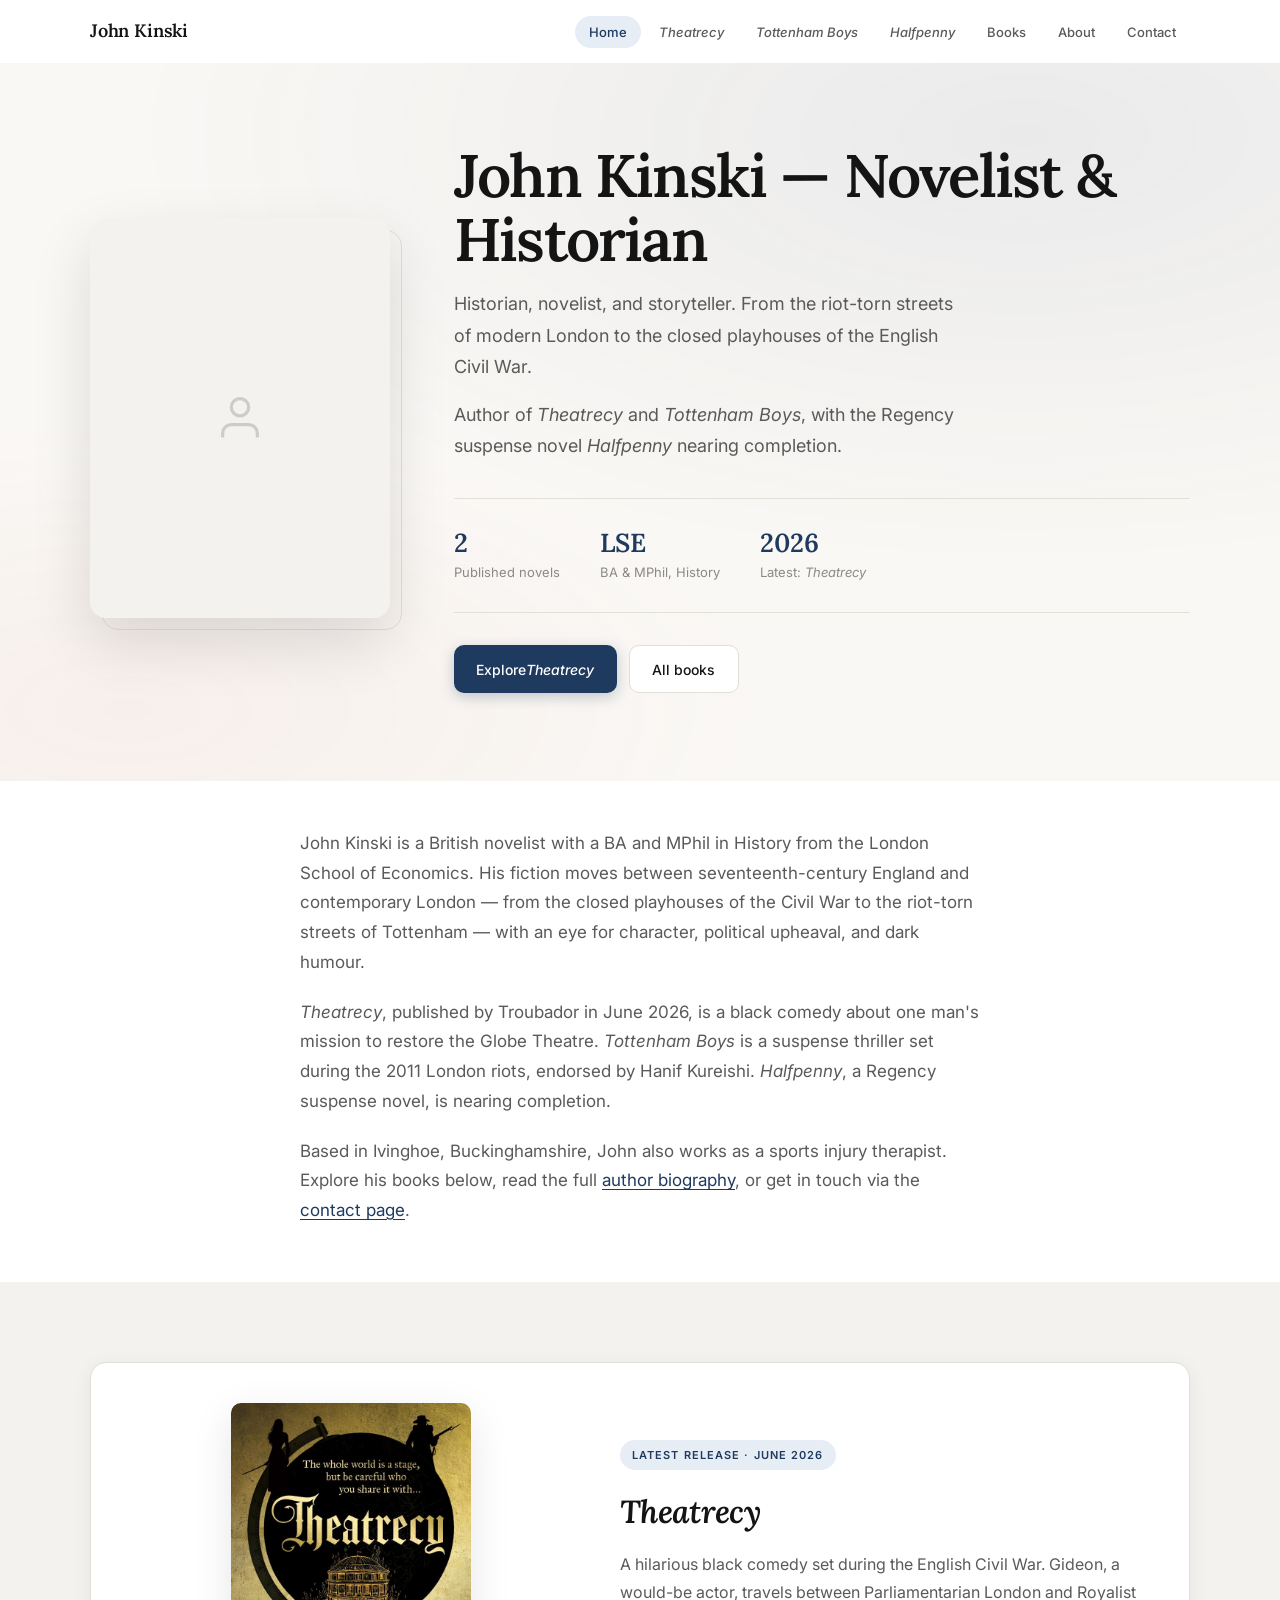
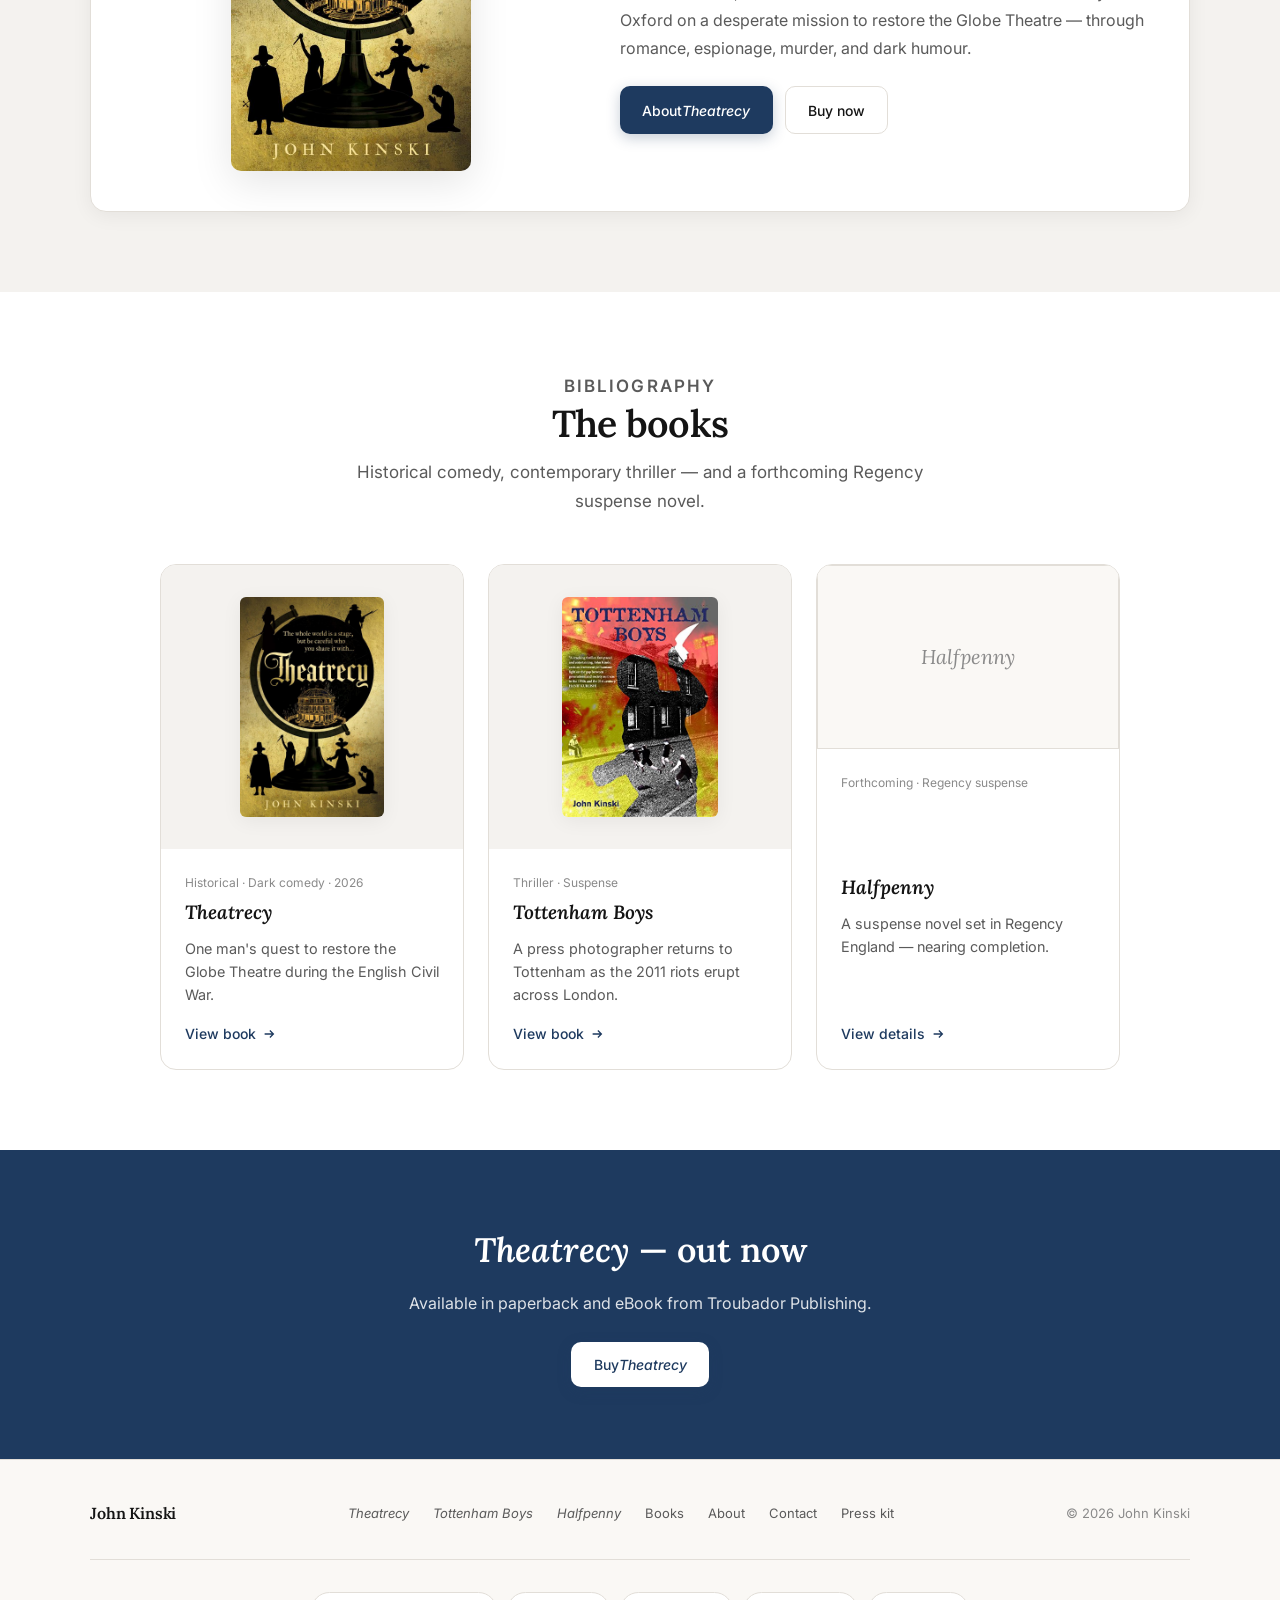
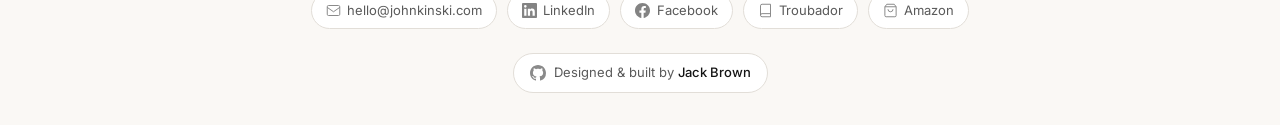
==== commit f0e5452d: "Add John Kinski Facebook link to footer and schema. Co-authored-by: Cursor <cursoragent@cursor.com>" ====
--- a/index.html
+++ b/index.html
@@ -47,7 +47,8 @@
 				"description": "Author of Theatrecy, Tottenham Boys, and the forthcoming novel Halfpenny.",
 				"sameAs": [
 					"https://www.linkedin.com/in/john-kinski-4109a56a",
-					"https://troubador.co.uk/author/john-kinski"
+					"https://troubador.co.uk/author/john-kinski",
+					"https://www.facebook.com/profile.php?id=61591485012416"
 				]
 			},
 			{
@@ -215,6 +216,10 @@
 					<svg viewBox="0 0 24 24" fill="currentColor" aria-hidden="true"><path d="M20.447 20.452h-3.554v-5.569c0-1.328-.027-3.037-1.852-3.037-1.853 0-2.136 1.445-2.136 2.939v5.667H9.351V9h3.414v1.561h.046c.477-.9 1.637-1.85 3.37-1.85 3.601 0 4.267 2.37 4.267 5.455v6.286zM5.337 7.433a2.062 2.062 0 01-2.063-2.065 2.064 2.064 0 114.126 0 2.063 2.063 0 01-2.063 2.065zm1.782 13.019H3.555V9h3.564v11.452zM22.225 0H1.771C.792 0 0 .774 0 1.729v20.542C0 23.227.792 24 1.771 24h20.451C23.2 24 24 23.227 24 22.271V1.729C24 .774 23.2 0 22.222 0h.003z"/></svg>
 					LinkedIn
 				</a>
+				<a href="https://www.facebook.com/profile.php?id=61591485012416" target="_blank" rel="noopener noreferrer">
+					<svg viewBox="0 0 24 24" fill="currentColor" aria-hidden="true"><path d="M24 12.073C24 5.405 18.627 0 12 0S0 5.405 0 12.073C0 18.1 4.388 23.094 10.125 24v-8.437H7.078v-3.49h3.047V9.43c0-3.007 1.792-4.669 4.533-4.669 1.312 0 2.686.235 2.686.235v2.953H15.83c-1.491 0-1.956.925-1.956 1.874v2.25h3.328l-.532 3.49h-2.796V24C19.612 23.094 24 18.1 24 12.073z"/></svg>
+					Facebook
+				</a>
 				<a href="https://troubador.co.uk/author/john-kinski" target="_blank" rel="noopener noreferrer">
 					<svg viewBox="0 0 24 24" fill="none" stroke="currentColor" stroke-width="1.5" aria-hidden="true"><path d="M4 19.5A2.5 2.5 0 016.5 17H20"/><path d="M6.5 2H20v20H6.5A2.5 2.5 0 014 19.5v-15A2.5 2.5 0 016.5 2z"/></svg>
 					Troubador
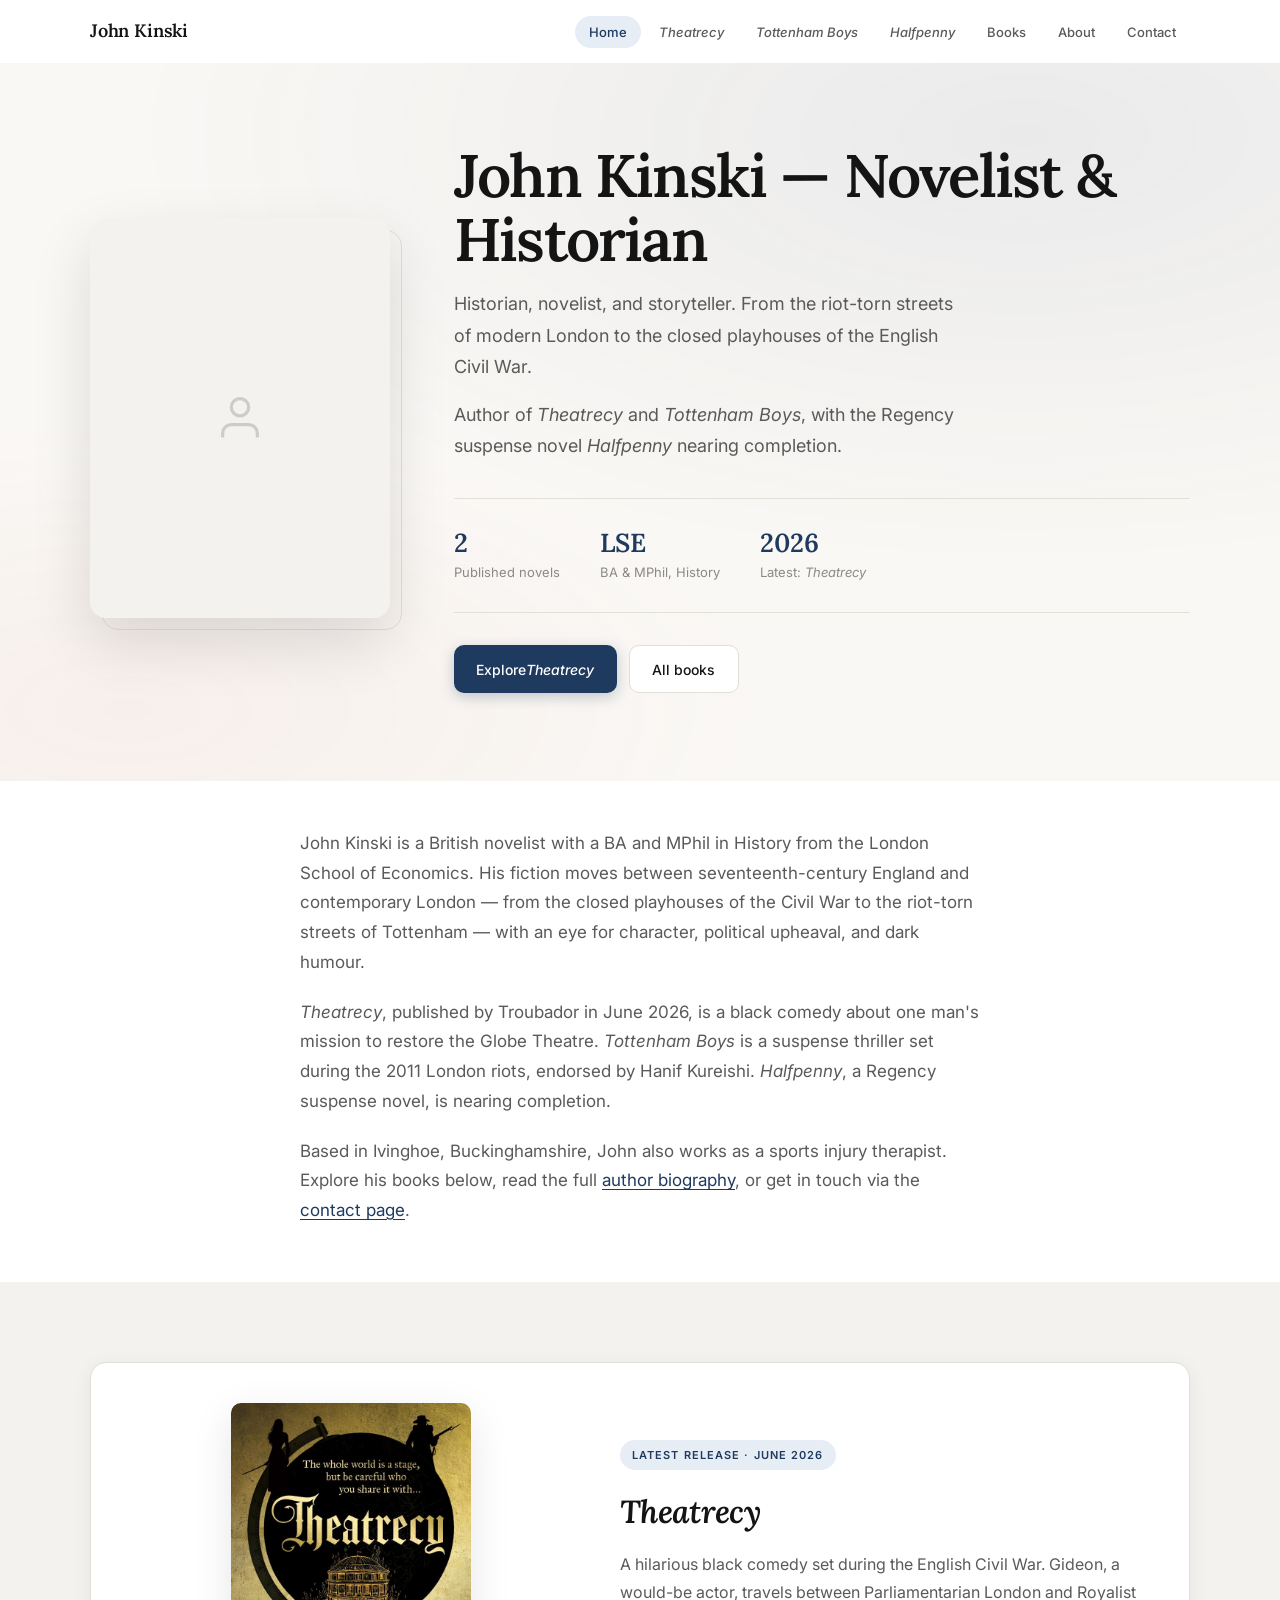
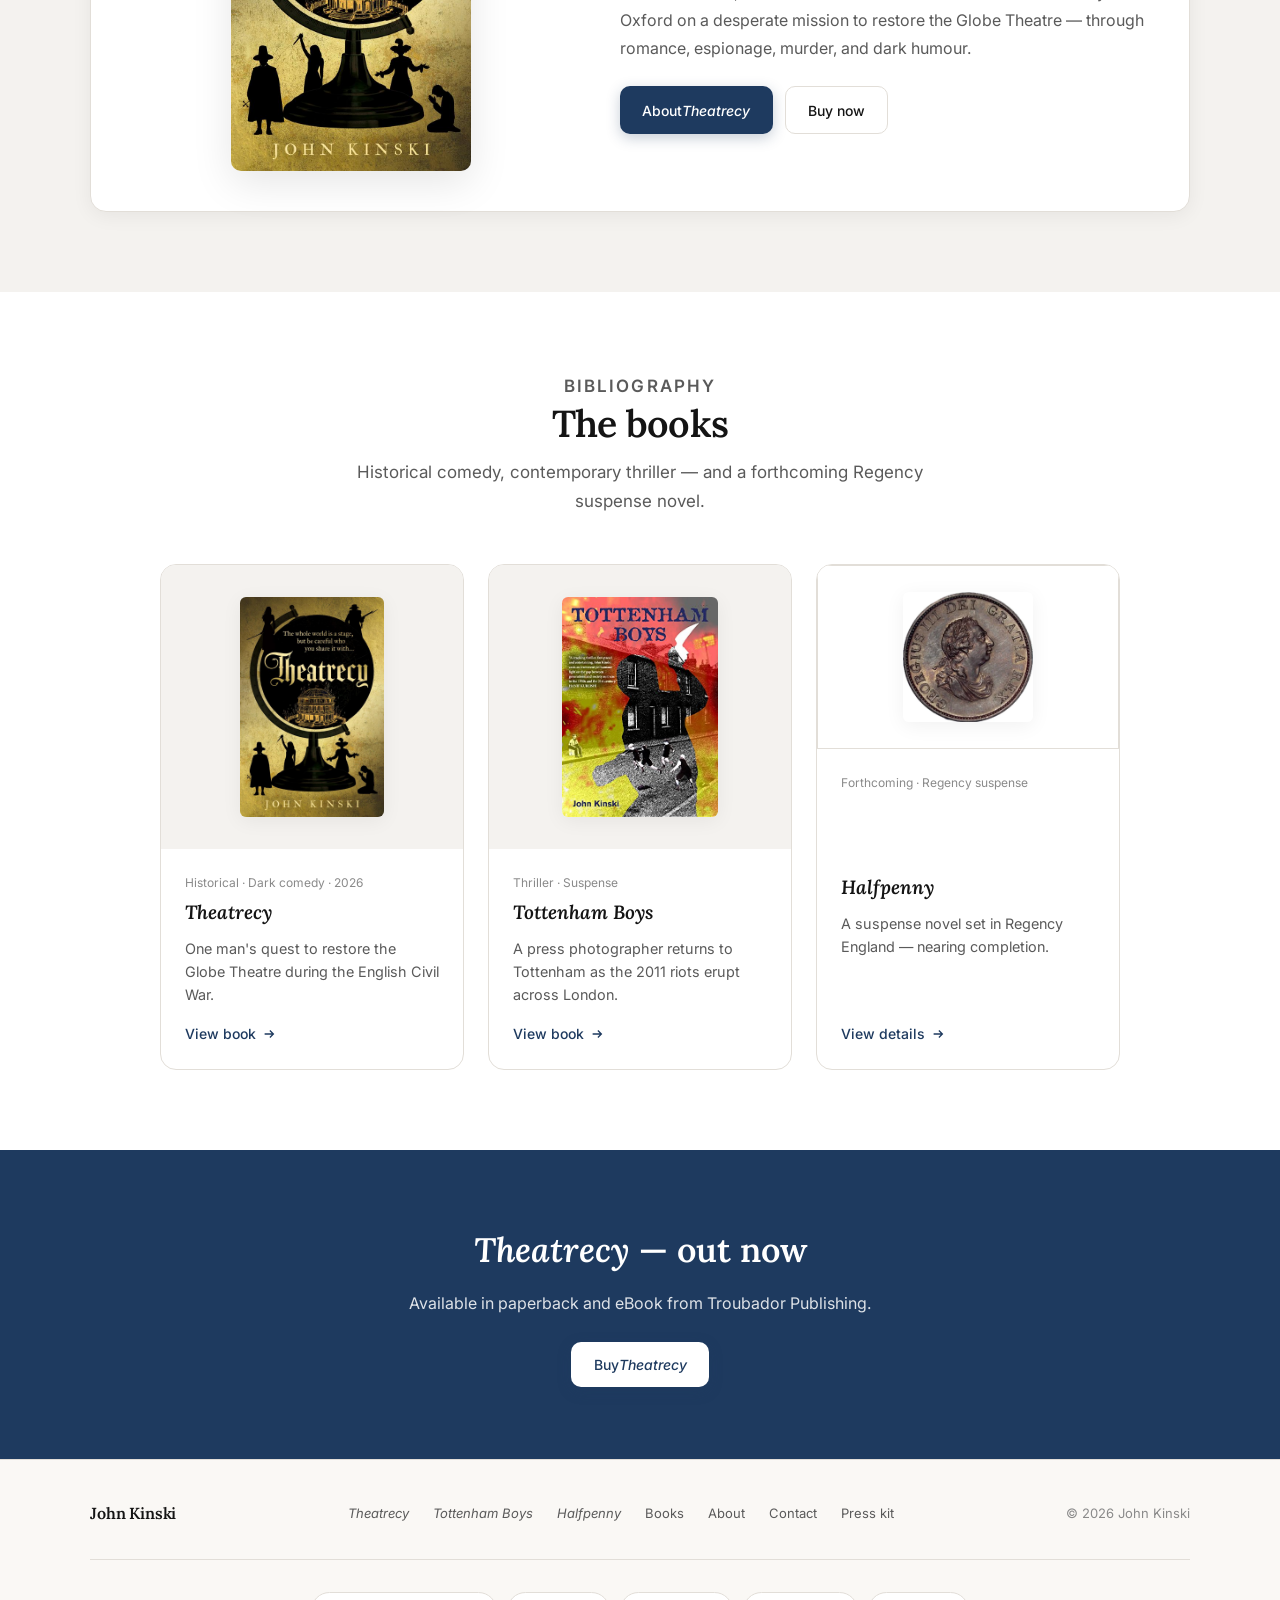
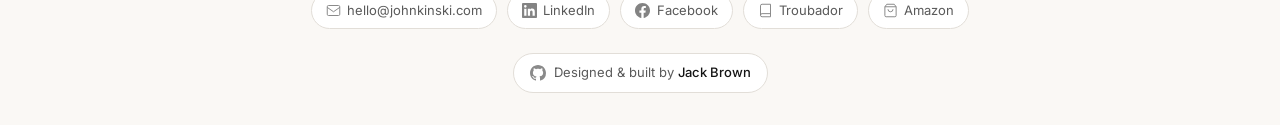
==== commit 821105cd: "Add George III halfpenny coin as Halfpenny book image. Use the coin across the Halfpenny page, home " ====
--- a/index.html
+++ b/index.html
@@ -170,7 +170,7 @@
 					</a>
 					<a href="halfpenny.html" class="book-card coming-soon reveal reveal-delay-2">
 						<div class="book-card-cover">
-							<span><em>Halfpenny</em></span>
+							<img src="images/halfpenny-coin.png" alt="Halfpenny" class="halfpenny-coin" width="130" height="130">
 						</div>
 						<div class="book-card-body">
 							<p class="genre">Forthcoming · Regency suspense</p>
--- a/css/style.css
+++ b/css/style.css
@@ -626,16 +626,16 @@
 	display: flex;
 	align-items: center;
 	justify-content: center;
-	background: var(--bg-warm);
+	background: var(--white);
 	border: 1px solid var(--border);
 	min-height: 184px;
-}
-
-.book-card.coming-soon .book-card-cover span {
-	font-family: var(--font-display);
-	font-size: 1.25rem;
-	font-style: italic;
-	color: var(--soft);
+	padding: 0.75rem;
+}
+
+.book-card.coming-soon .book-card-cover .halfpenny-coin {
+	width: 130px;
+	height: 130px;
+	object-fit: contain;
 }
 
 .coming-soon-cover {
@@ -653,6 +653,26 @@
 	color: var(--soft);
 	text-align: center;
 	padding: 1rem;
+}
+
+.coming-soon-cover--coin {
+	background: var(--white);
+	min-height: auto;
+	padding: 1.25rem;
+}
+
+.coming-soon-cover--coin .halfpenny-coin {
+	width: 100%;
+	max-width: 200px;
+	height: auto;
+	object-fit: contain;
+}
+
+.featured-cover-wrap .halfpenny-coin {
+	width: 220px;
+	height: auto;
+	object-fit: contain;
+	display: block;
 }
 
 .detail-grid {
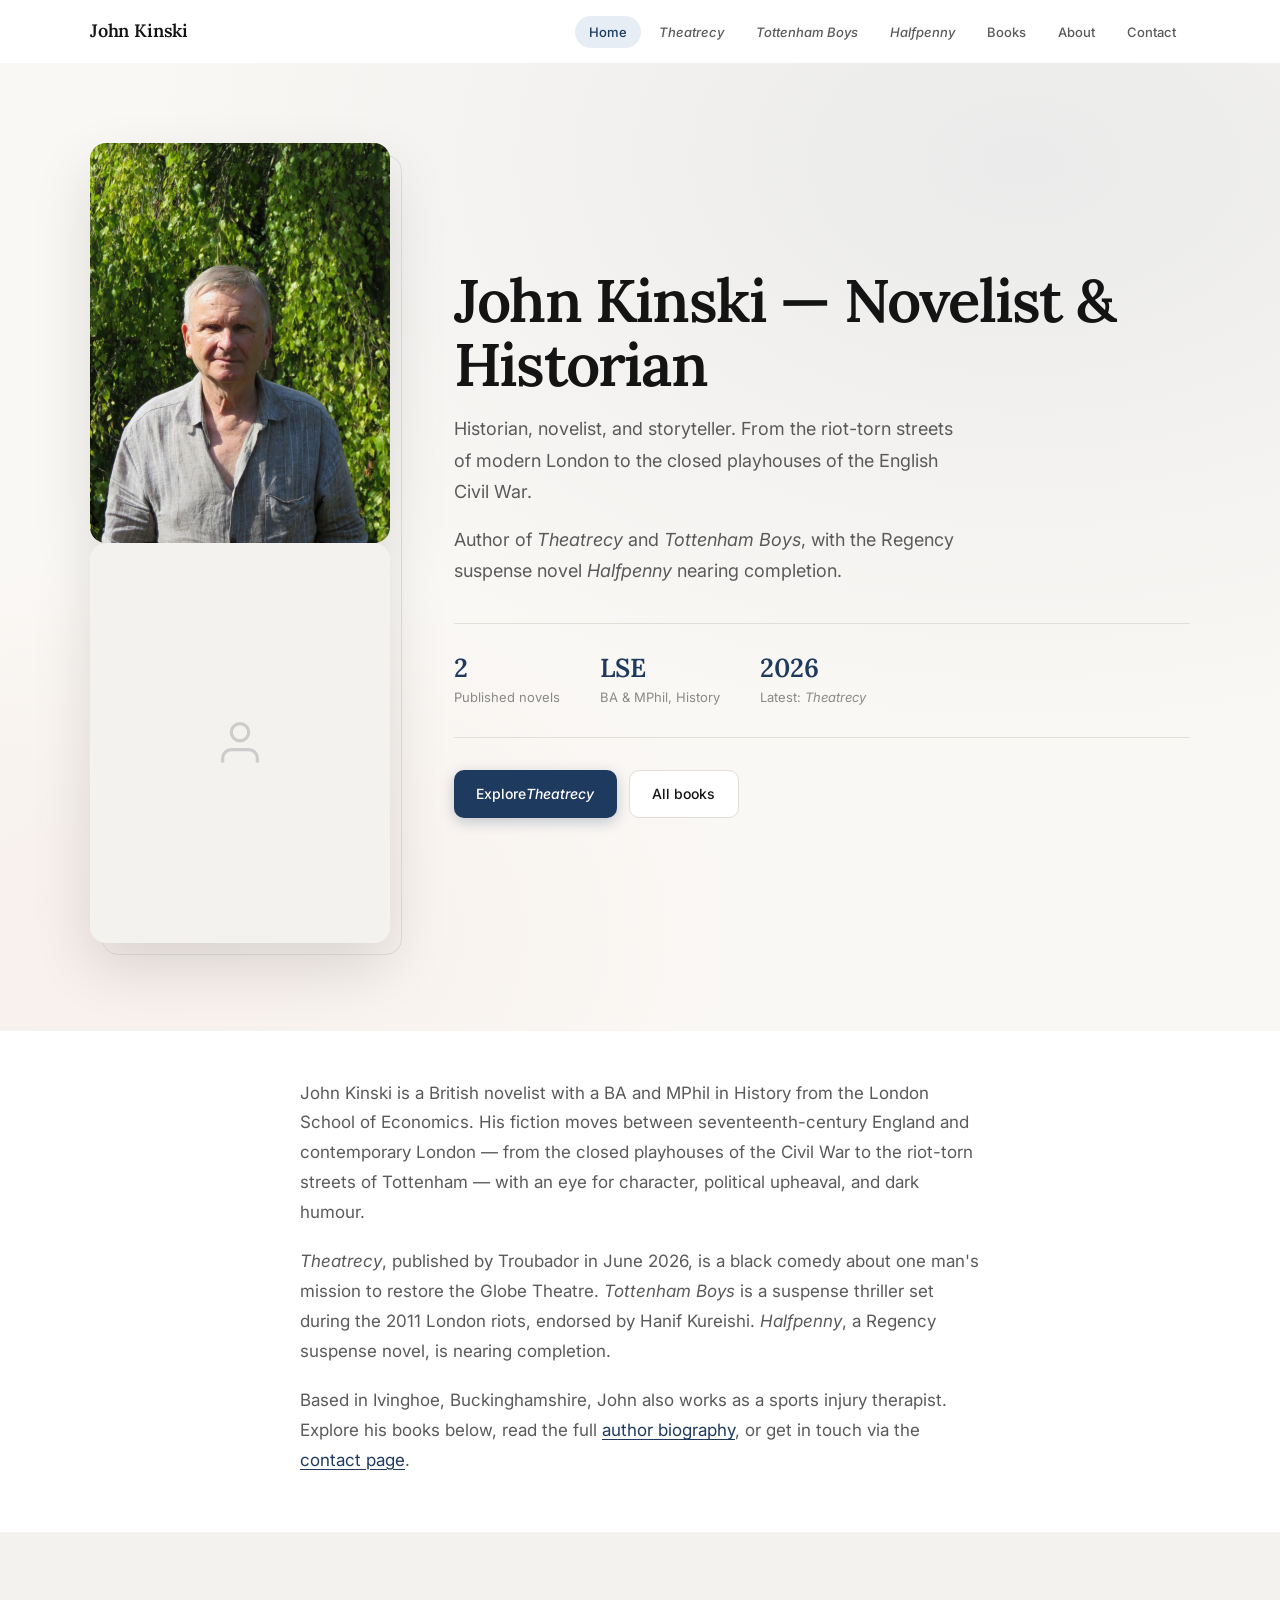
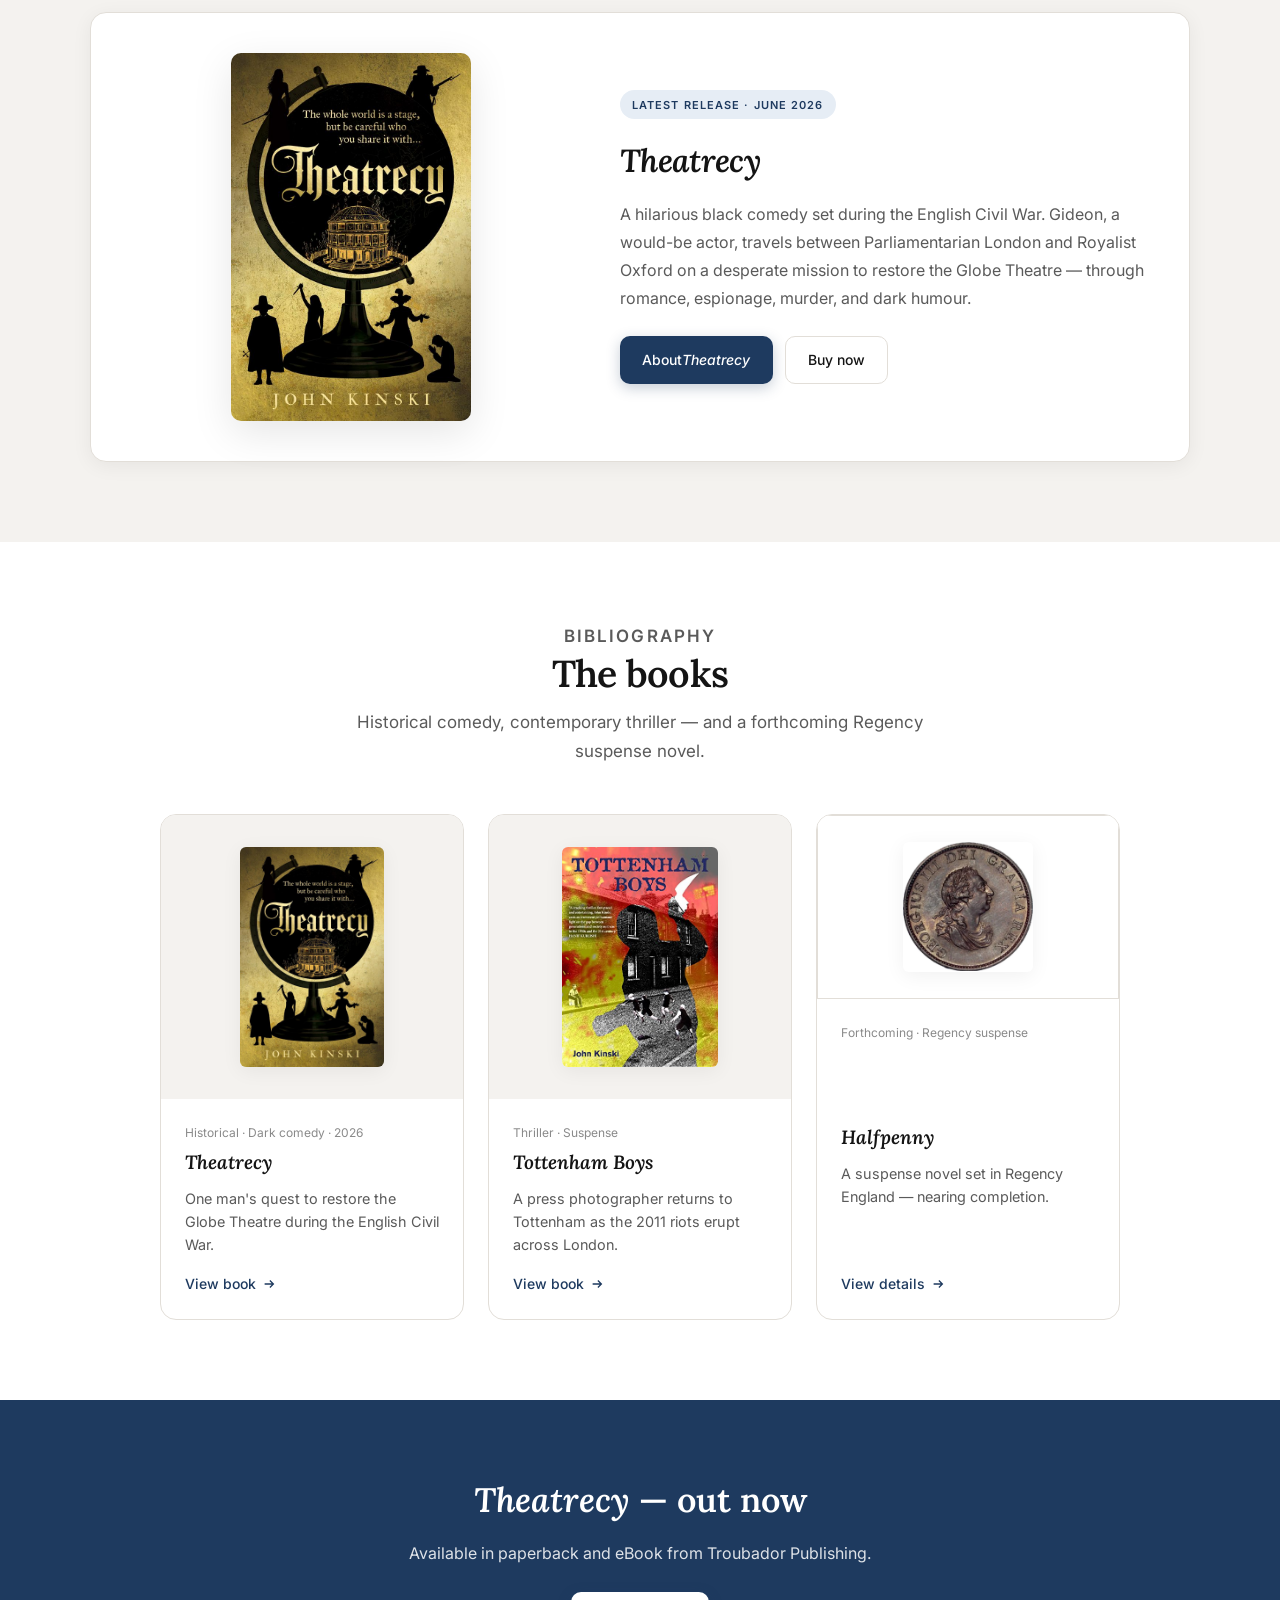
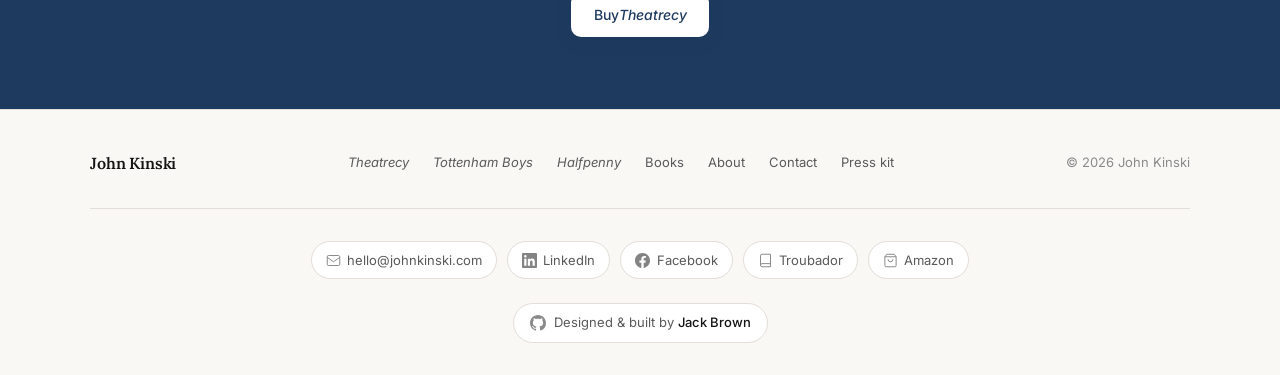
==== commit 4b4aee9c: "Add John Kinski garden portrait from radio shoot. Use IMG_3376 from the SD card shoot as the site he" ====
--- a/index.html
+++ b/index.html
@@ -44,6 +44,7 @@
 				"url": "https://johnkinski.com/",
 				"email": "hello@johnkinski.com",
 				"jobTitle": "Novelist",
+				"image": "https://johnkinski.com/images/john-kinski-portrait.jpg",
 				"description": "Author of Theatrecy, Tottenham Boys, and the forthcoming novel Halfpenny.",
 				"sameAs": [
 					"https://www.linkedin.com/in/john-kinski-4109a56a",
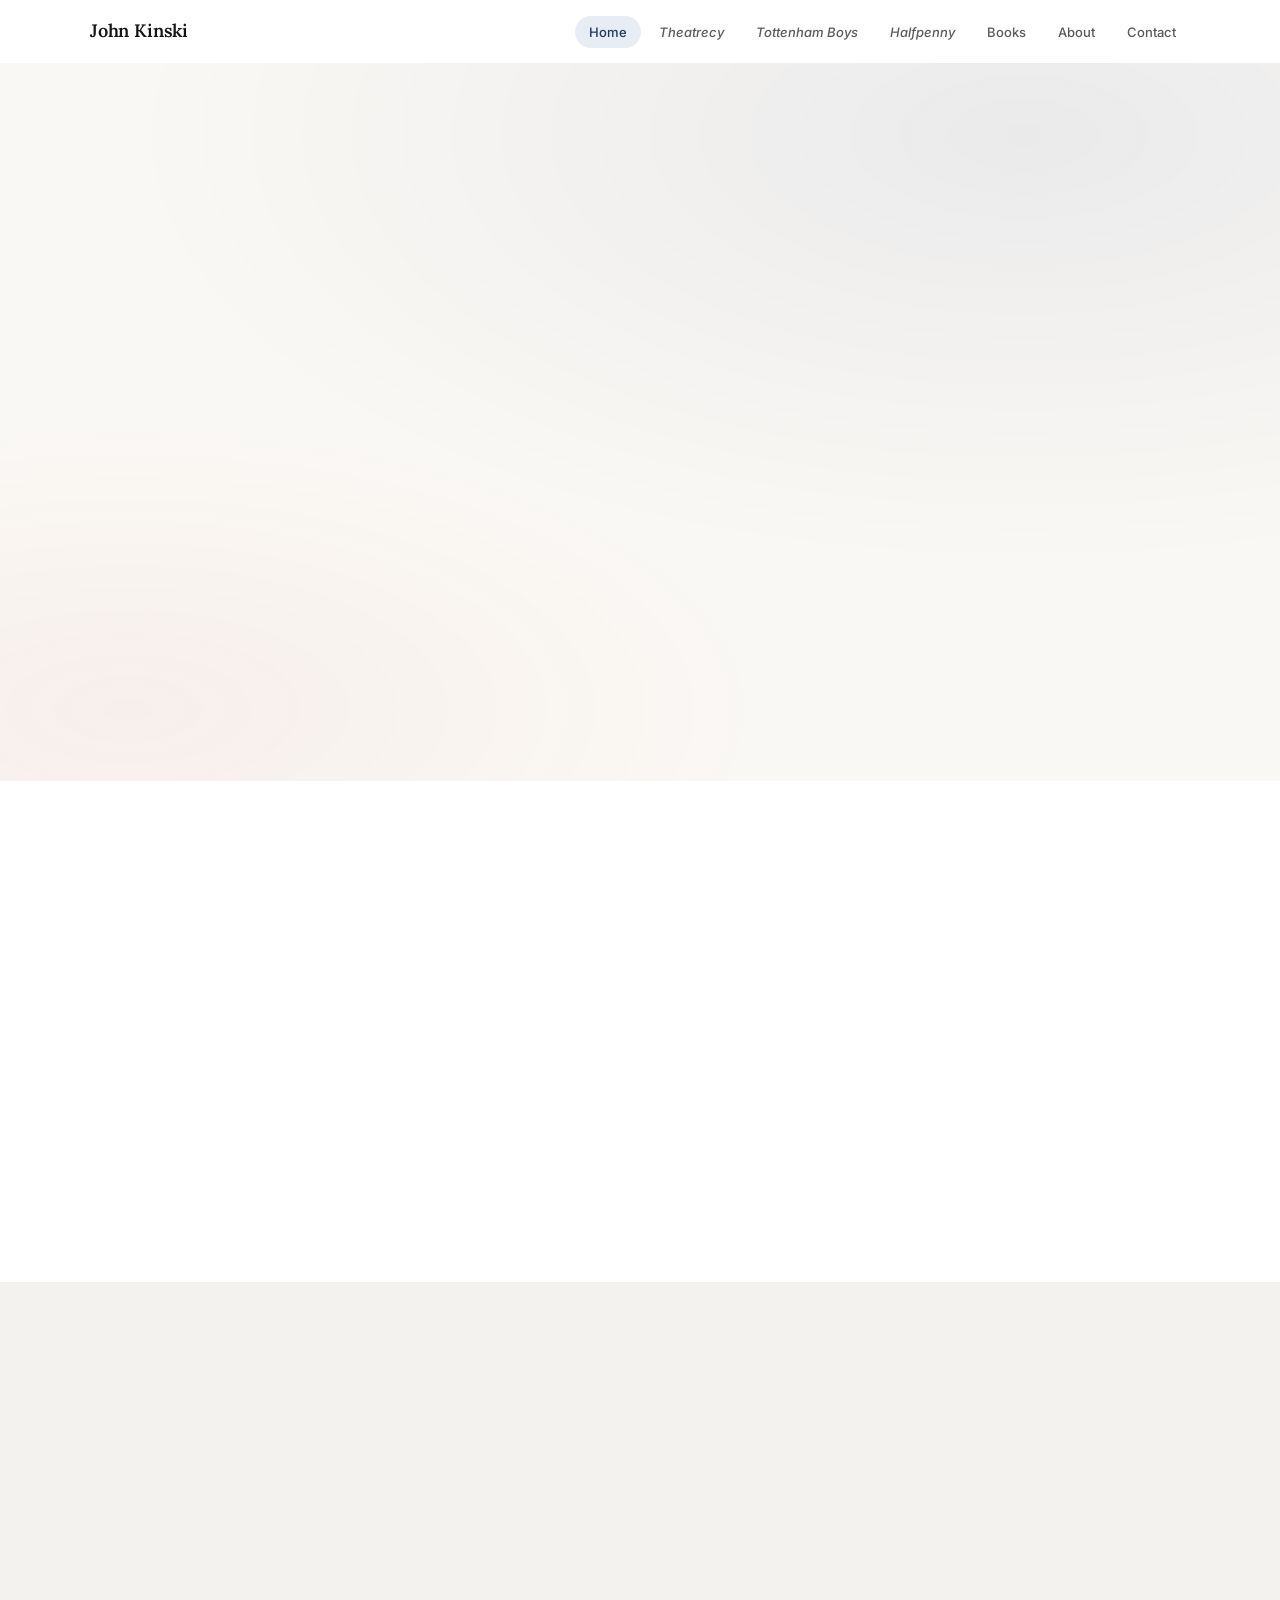
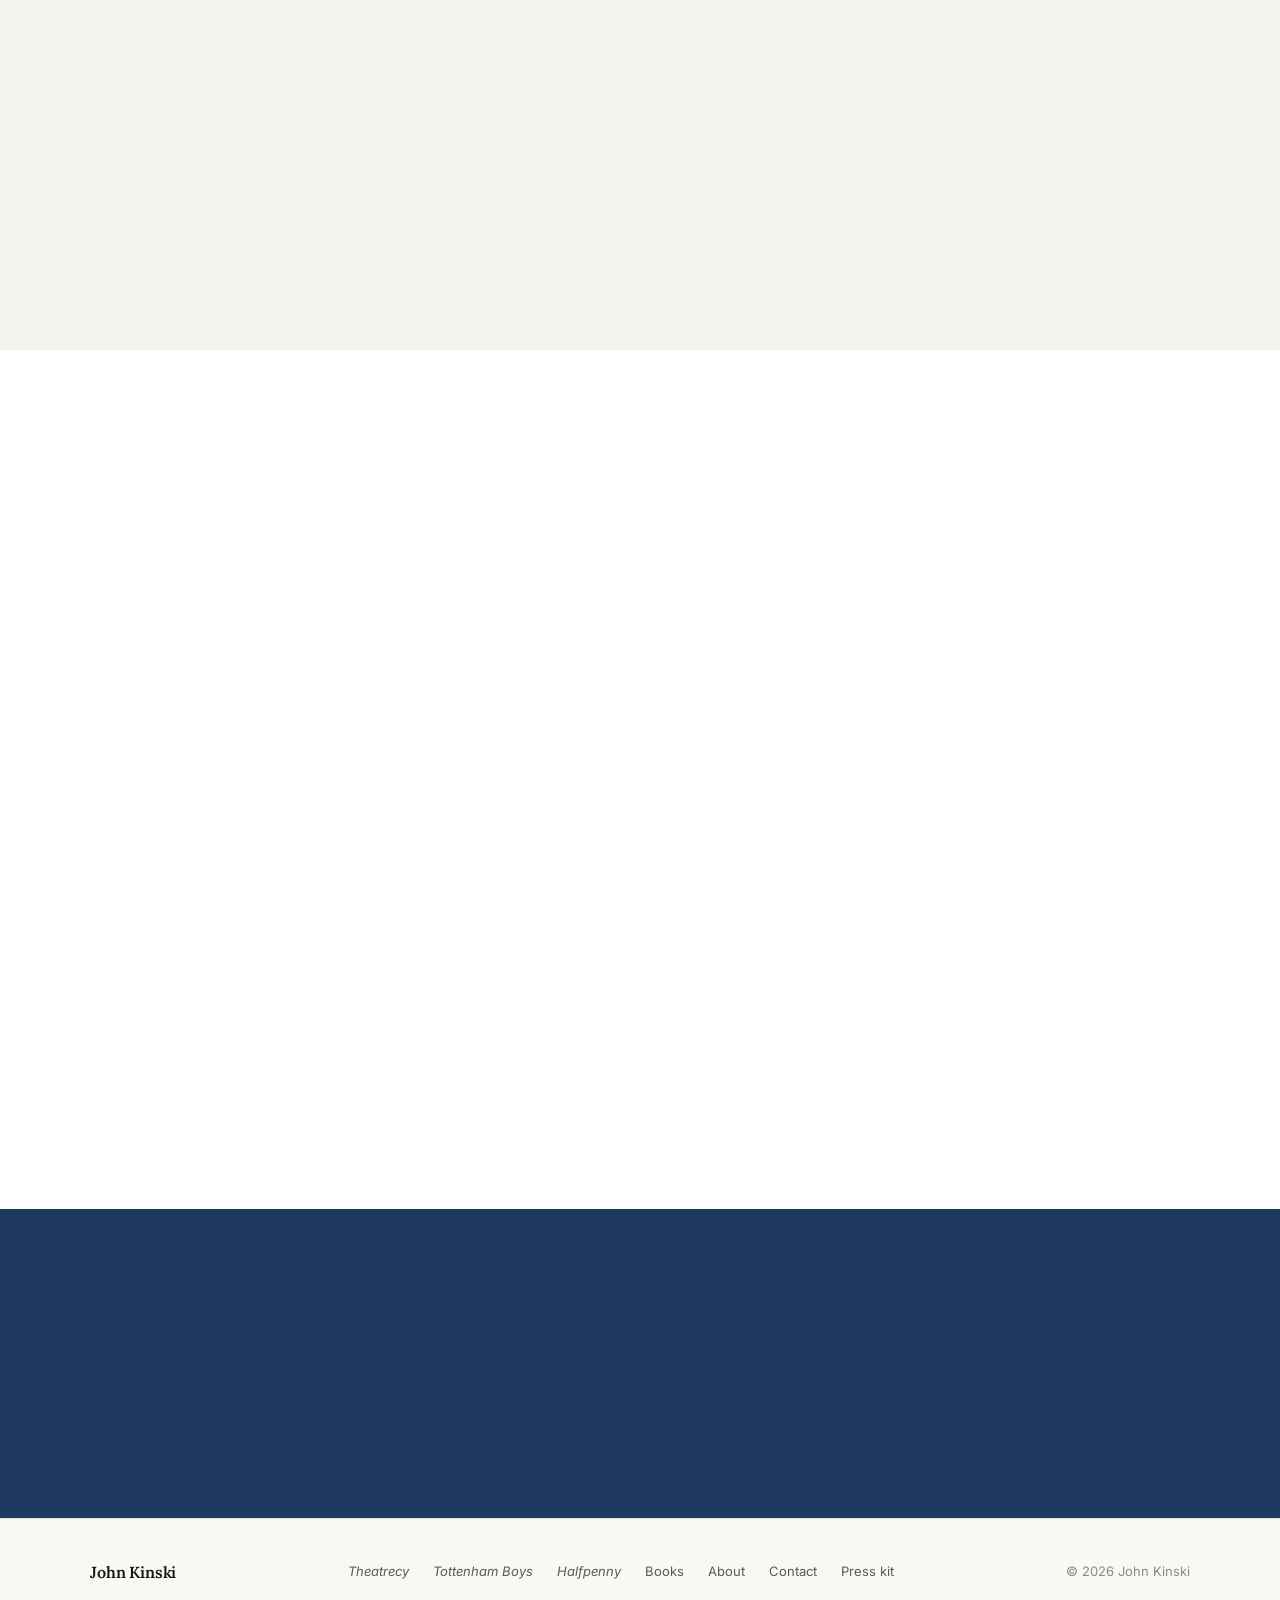
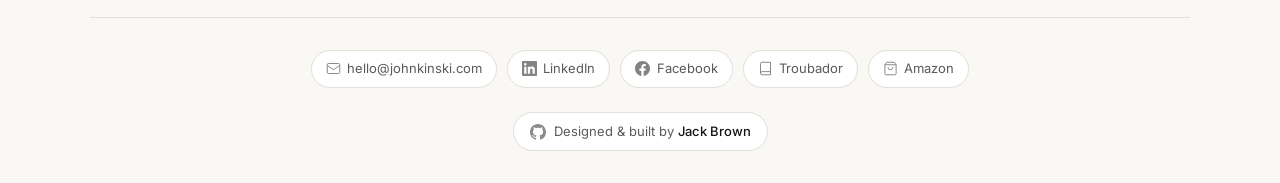
==== commit 675c828a: "Fix portrait display and add Theatrecy author photo to home. Remove placeholder fallback stacking, s" ====
--- a/index.html
+++ b/index.html
@@ -89,10 +89,7 @@
 			<div class="wrap">
 				<div class="hero-layout">
 					<div class="portrait-wrap reveal">
-						<img src="images/john-kinski-portrait.jpg" alt="John Kinski, author" class="portrait" id="portrait" width="300" height="400">
-						<div class="portrait-fallback" id="portrait-fallback" aria-hidden="true">
-							<svg viewBox="0 0 24 24" fill="none" stroke="currentColor" stroke-width="1.5"><path d="M20 21v-2a4 4 0 0 0-4-4H8a4 4 0 0 0-4 4v2"/><circle cx="12" cy="7" r="4"/></svg>
-						</div>
+						<img src="images/john-kinski-portrait.jpg" alt="John Kinski, author" class="portrait" width="300" height="400">
 					</div>
 					<div class="hero-text">
 						<h1 class="reveal">John Kinski — Novelist &amp; Historian</h1>
@@ -124,7 +121,7 @@
 			<div class="wrap">
 				<div class="featured-spotlight reveal">
 					<div class="featured-spotlight-cover">
-						<img src="images/theatrecy-cover.jpg" alt="Theatrecy cover" width="240" height="368">
+						<img src="images/john-kinski-theatrecy.jpg" alt="John Kinski holding Theatrecy" width="320" height="427">
 					</div>
 					<div>
 						<span class="featured-badge">Latest release · June 2026</span>
--- a/css/style.css
+++ b/css/style.css
@@ -174,35 +174,13 @@
 	width: 100%;
 	aspect-ratio: 3 / 4;
 	object-fit: cover;
+	object-position: center 20%;
 	border-radius: var(--radius);
 	background: var(--bg);
 	box-shadow: var(--shadow-lg);
-	display: none;
+	display: block;
 	position: relative;
 	z-index: 1;
-}
-
-.portrait.loaded {
-	display: block;
-}
-
-.portrait-fallback {
-	width: 100%;
-	aspect-ratio: 3 / 4;
-	border-radius: var(--radius);
-	background: var(--bg);
-	box-shadow: var(--shadow-lg);
-	display: flex;
-	align-items: center;
-	justify-content: center;
-	position: relative;
-	z-index: 1;
-}
-
-.portrait-fallback svg {
-	width: 52px;
-	height: 52px;
-	color: #ccc;
 }
 
 .hero-text .lead + .lead {
@@ -511,8 +489,11 @@
 .featured-spotlight-cover img {
 	border-radius: var(--radius-sm);
 	box-shadow: var(--shadow-md);
-	max-width: 240px;
+	max-width: 320px;
+	width: 100%;
+	height: auto;
 	margin: 0 auto;
+	display: block;
 }
 
 .featured-badge {
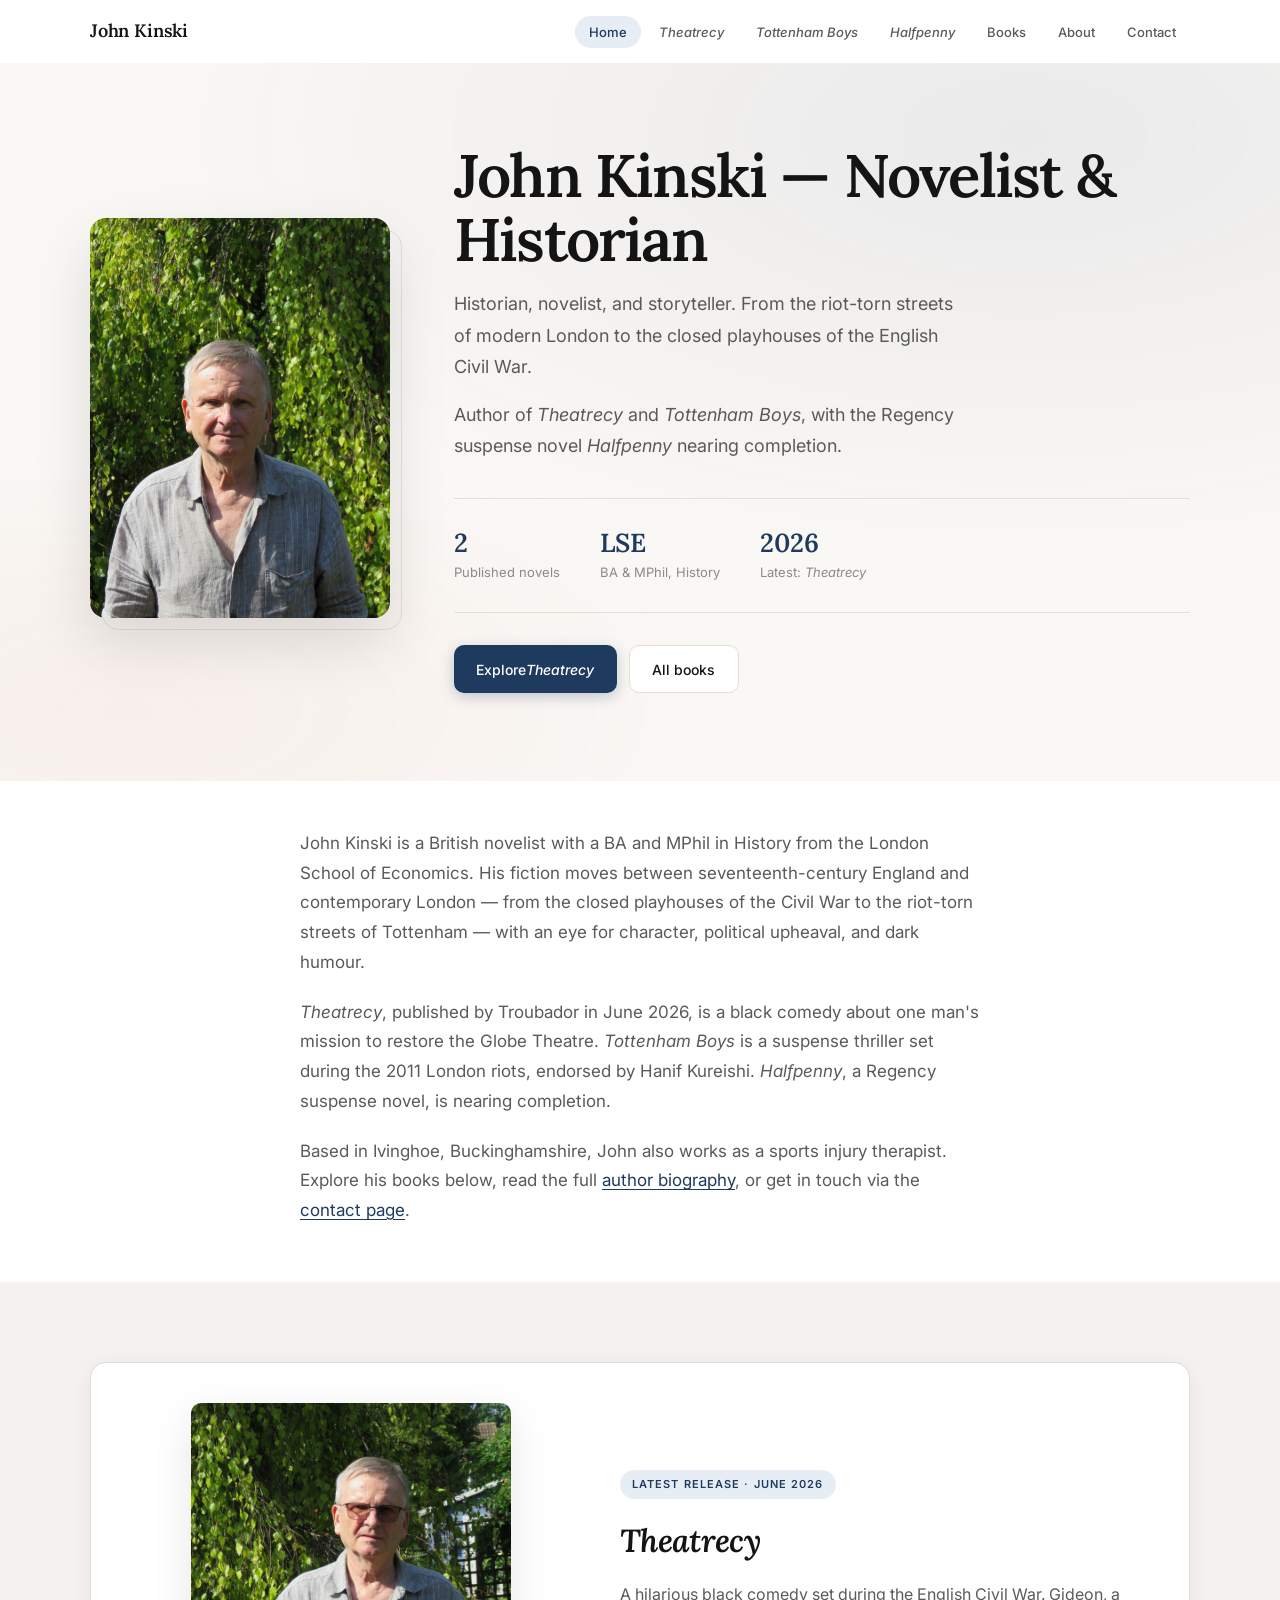
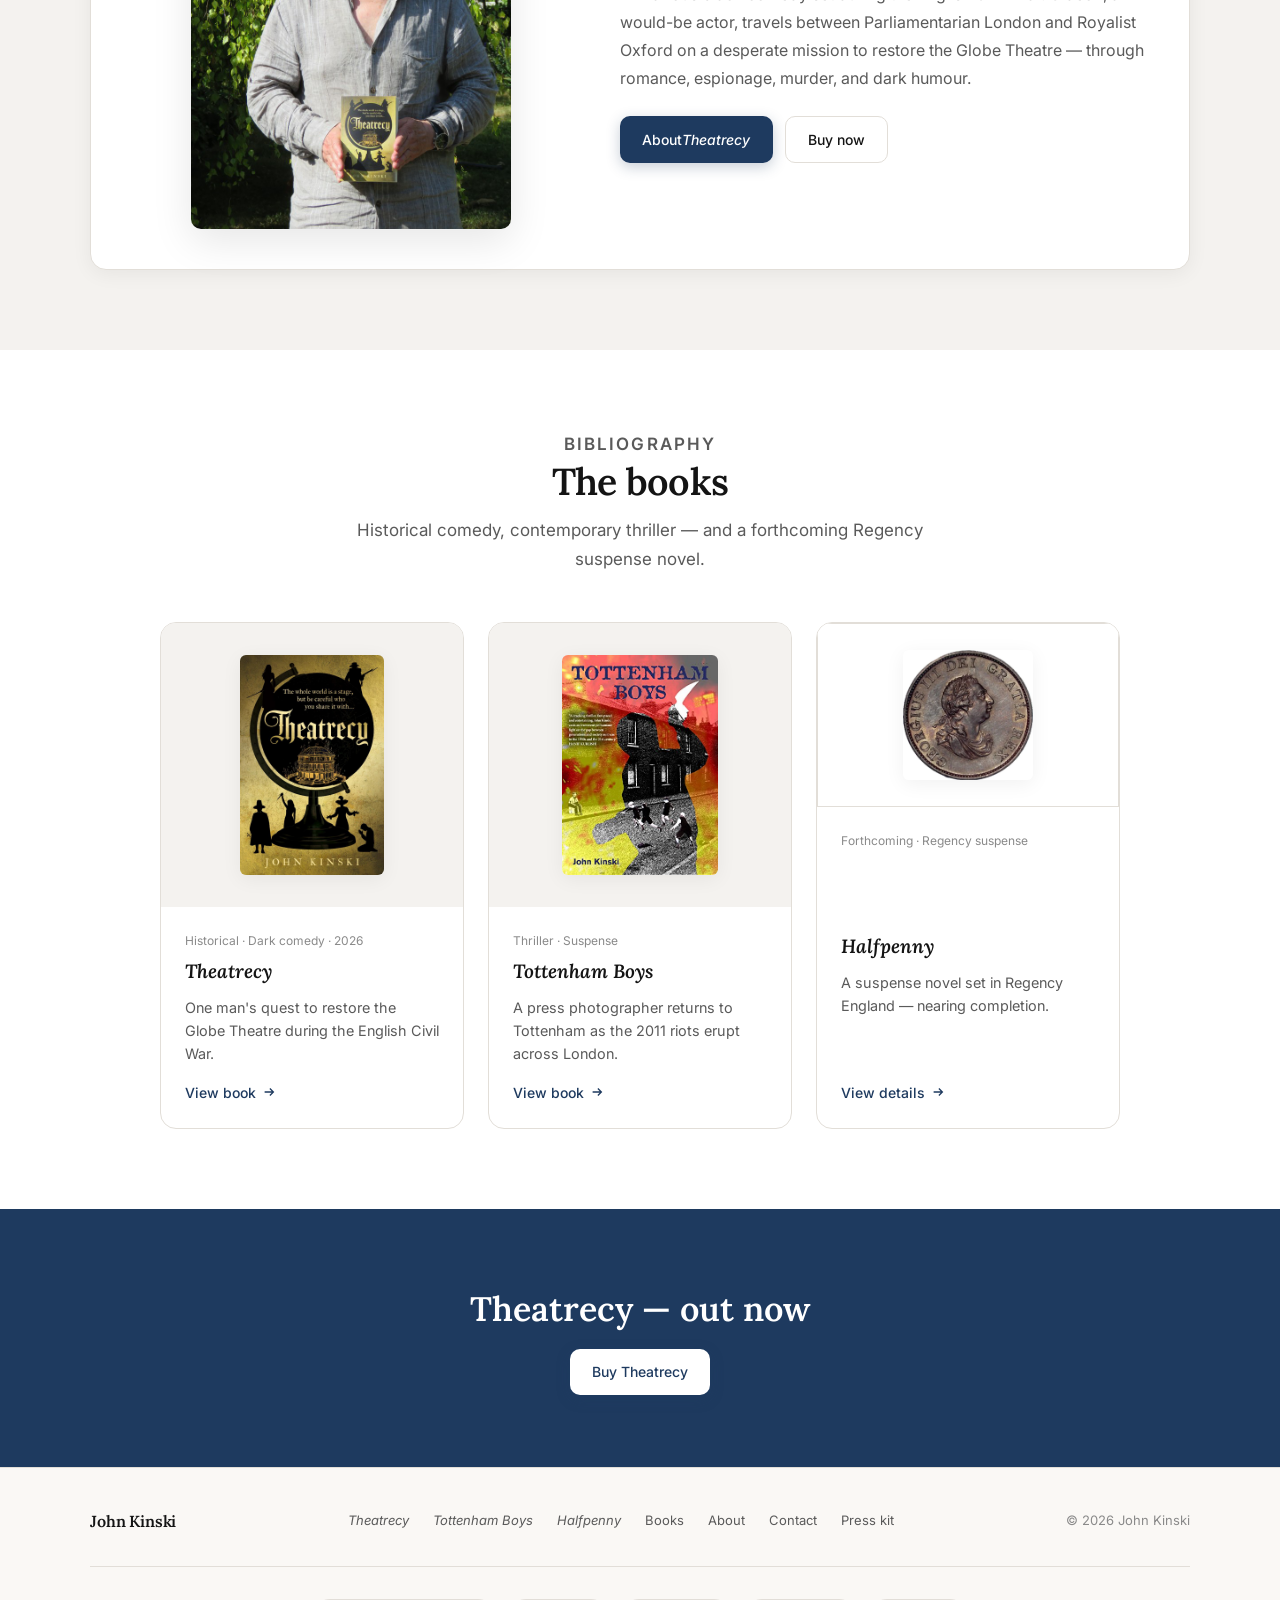
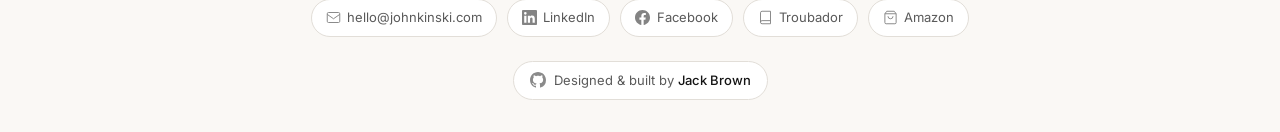
==== commit 334b173a: "Add Sveltia CMS admin with token-only GitHub auth. John can edit the homepage banner via /admin usin" ====
--- a/index.html
+++ b/index.html
@@ -181,11 +181,10 @@
 			</div>
 		</section>
 
-		<section class="cta-band">
+		<section class="cta-band" id="homepage-cta">
 			<div class="wrap reveal">
-				<h2><em>Theatrecy</em> — out now</h2>
-				<p>Available in paperback and eBook from Troubador Publishing.</p>
-				<a href="https://troubador.co.uk/bookshop/historical/theatrecy" class="btn btn-primary" target="_blank" rel="noopener noreferrer">Buy <em>Theatrecy</em></a>
+				<h2 id="homepage-announcement"><em>Theatrecy</em> — out now</h2>
+				<a id="homepage-button" class="btn btn-primary" href="https://troubador.co.uk/bookshop/historical/theatrecy" target="_blank" rel="noopener noreferrer">Buy <em>Theatrecy</em></a>
 			</div>
 		</section>
 	</main>
@@ -237,5 +236,6 @@
 	</footer>
 
 	<script src="js/main.js"></script>
+	<script src="js/homepage.js"></script>
 </body>
 </html>
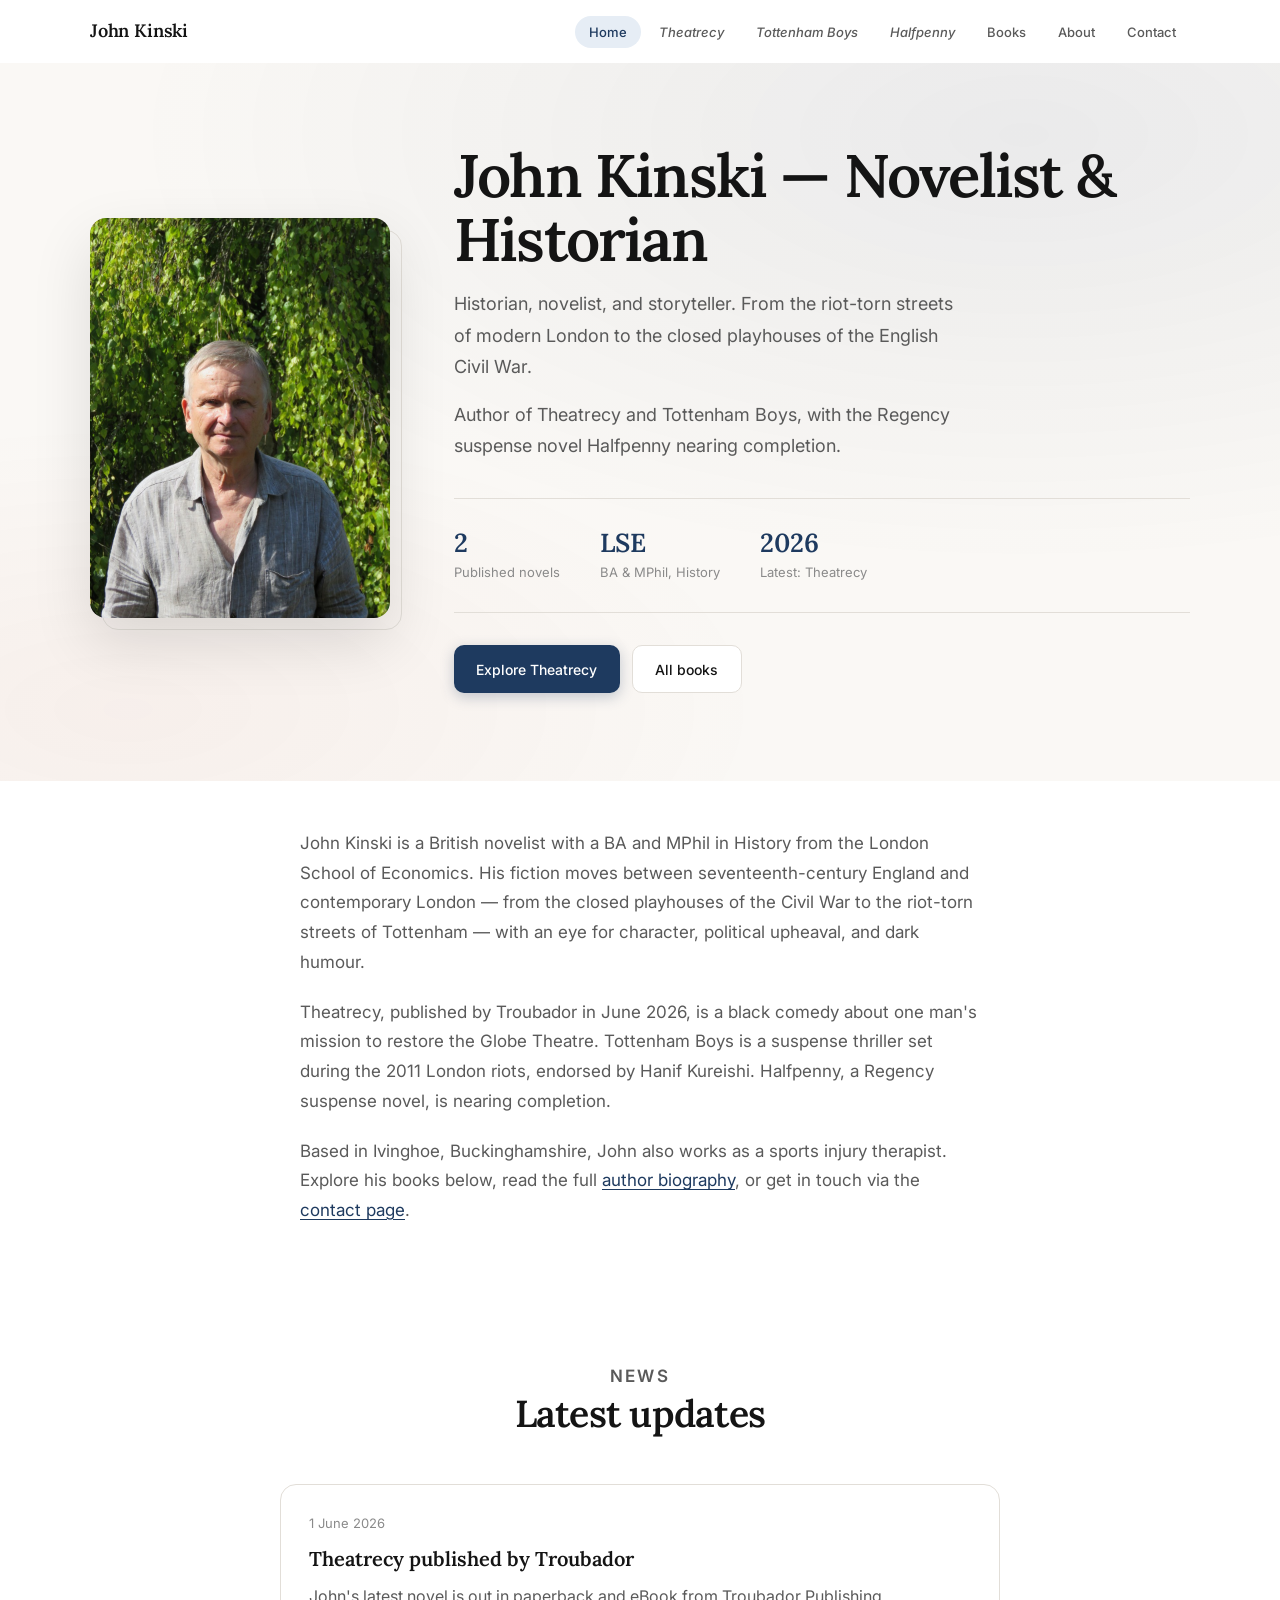
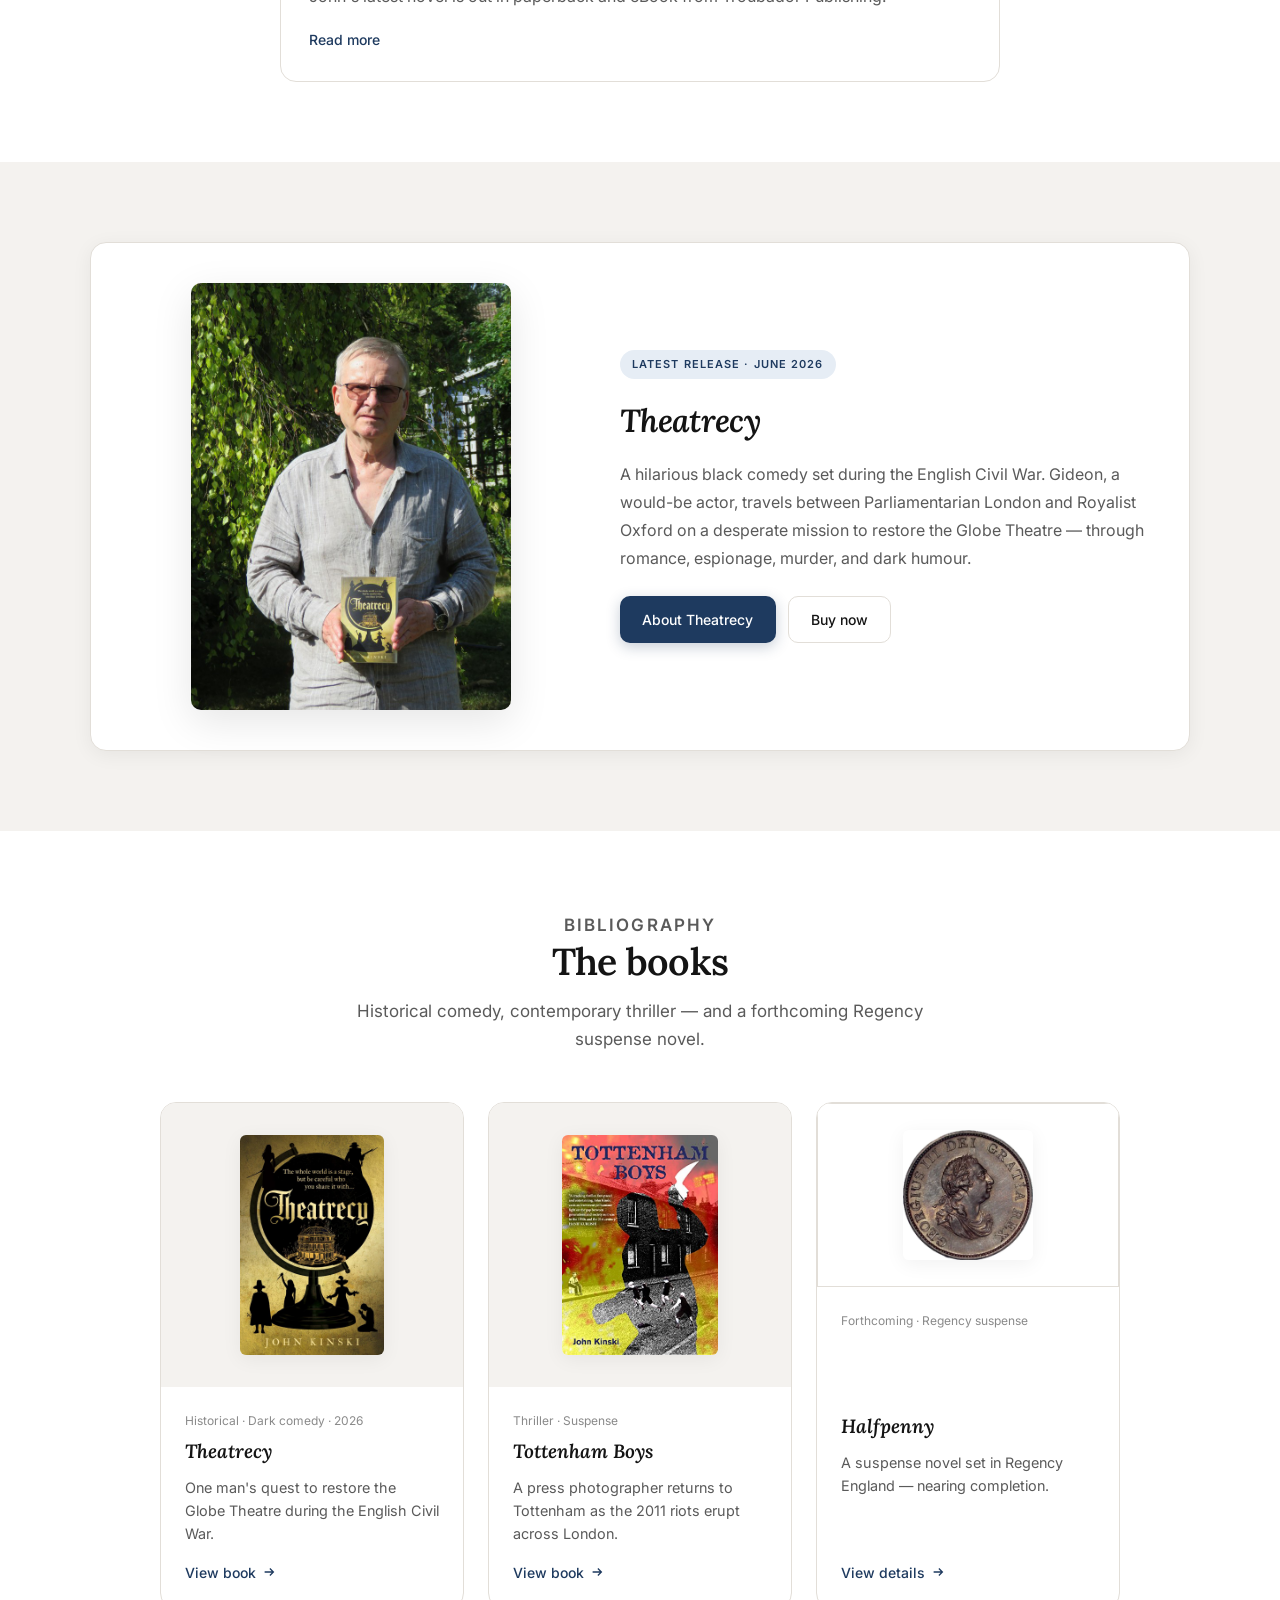
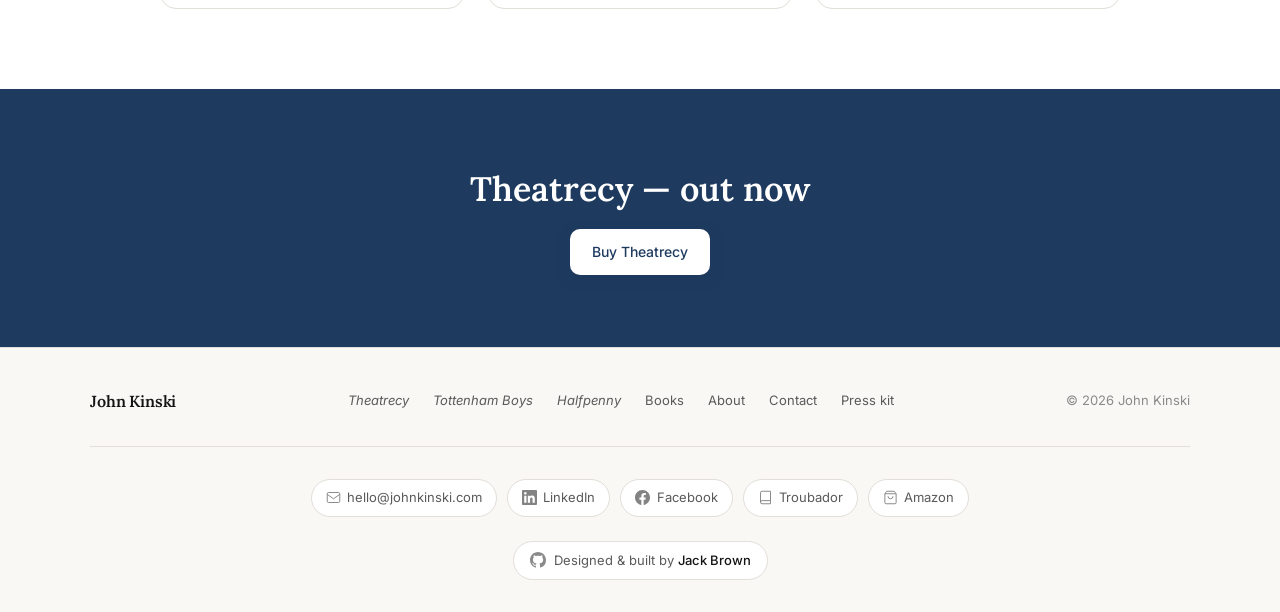
==== commit 511215d6: "Expand CMS dashboard with full homepage and contact editing. Add hero, intro, featured book, announc" ====
--- a/index.html
+++ b/index.html
@@ -27,7 +27,7 @@
 	<link href="https://fonts.googleapis.com/css2?family=Inter:wght@400;500;600&family=Lora:ital,wght@0,400;0,600;1,400&display=swap" rel="stylesheet">
 	<link rel="icon" href="images/favicon.svg" type="image/svg+xml">
 	<link rel="apple-touch-icon" href="images/apple-touch-icon.png">
-	<link rel="stylesheet" href="css/style.css?v=2">
+	<link rel="stylesheet" href="css/style.css?v=3">
 	<script type="application/ld+json">
 	{
 		"@context": "https://schema.org",
@@ -66,6 +66,12 @@
 	</script>
 </head>
 <body>
+	<div id="site-announcement" class="site-announcement" hidden>
+		<div class="wrap site-announcement-inner">
+			<p id="site-announcement-text"></p>
+			<a id="site-announcement-link" class="site-announcement-link" hidden aria-label="Announcement link"></a>
+		</div>
+	</div>
 	<header>
 		<div class="wrap">
 			<a href="index.html" class="logo">John Kinski</a>
@@ -92,17 +98,17 @@
 						<img src="images/john-kinski-portrait.jpg" alt="John Kinski, author" class="portrait" width="300" height="400">
 					</div>
 					<div class="hero-text">
-						<h1 class="reveal">John Kinski — Novelist &amp; Historian</h1>
-						<p class="lead reveal reveal-delay-1">Historian, novelist, and storyteller. From the riot-torn streets of modern London to the closed playhouses of the English Civil War.</p>
-						<p class="lead reveal reveal-delay-1">Author of <em>Theatrecy</em> and <em>Tottenham Boys</em>, with the Regency suspense novel <em>Halfpenny</em> nearing completion.</p>
+						<h1 class="reveal" id="hero-title">John Kinski — Novelist &amp; Historian</h1>
+						<p class="lead reveal reveal-delay-1" id="hero-lead-1">Historian, novelist, and storyteller. From the riot-torn streets of modern London to the closed playhouses of the English Civil War.</p>
+						<p class="lead reveal reveal-delay-1" id="hero-lead-2">Author of <em>Theatrecy</em> and <em>Tottenham Boys</em>, with the Regency suspense novel <em>Halfpenny</em> nearing completion.</p>
 						<div class="hero-stats reveal reveal-delay-2">
-							<div class="hero-stat"><strong>2</strong><span>Published novels</span></div>
-							<div class="hero-stat"><strong>LSE</strong><span>BA &amp; MPhil, History</span></div>
-							<div class="hero-stat"><strong>2026</strong><span>Latest: <em>Theatrecy</em></span></div>
+							<div class="hero-stat"><strong id="hero-stat-1-value">2</strong><span id="hero-stat-1-label">Published novels</span></div>
+							<div class="hero-stat"><strong id="hero-stat-2-value">LSE</strong><span id="hero-stat-2-label">BA &amp; MPhil, History</span></div>
+							<div class="hero-stat"><strong id="hero-stat-3-value">2026</strong><span id="hero-stat-3-label">Latest: <em>Theatrecy</em></span></div>
 						</div>
 						<div class="hero-actions reveal reveal-delay-3">
-							<a href="theatrecy.html" class="btn btn-primary">Explore <em>Theatrecy</em></a>
-							<a href="books.html" class="btn btn-secondary">All books</a>
+							<a href="theatrecy.html" class="btn btn-primary" id="hero-btn-primary">Explore <em>Theatrecy</em></a>
+							<a href="books.html" class="btn btn-secondary" id="hero-btn-secondary">All books</a>
 						</div>
 					</div>
 				</div>
@@ -111,9 +117,19 @@
 
 		<section class="home-intro">
 			<div class="wrap-narrow">
-				<p class="reveal">John Kinski is a British novelist with a BA and MPhil in History from the London School of Economics. His fiction moves between seventeenth-century England and contemporary London — from the closed playhouses of the Civil War to the riot-torn streets of Tottenham — with an eye for character, political upheaval, and dark humour.</p>
-				<p class="reveal reveal-delay-1"><em>Theatrecy</em>, published by Troubador in June 2026, is a black comedy about one man's mission to restore the Globe Theatre. <em>Tottenham Boys</em> is a suspense thriller set during the 2011 London riots, endorsed by Hanif Kureishi. <em>Halfpenny</em>, a Regency suspense novel, is nearing completion.</p>
+				<p class="reveal" id="intro-p1">John Kinski is a British novelist with a BA and MPhil in History from the London School of Economics. His fiction moves between seventeenth-century England and contemporary London — from the closed playhouses of the Civil War to the riot-torn streets of Tottenham — with an eye for character, political upheaval, and dark humour.</p>
+				<p class="reveal reveal-delay-1" id="intro-p2"><em>Theatrecy</em>, published by Troubador in June 2026, is a black comedy about one man's mission to restore the Globe Theatre. <em>Tottenham Boys</em> is a suspense thriller set during the 2011 London riots, endorsed by Hanif Kureishi. <em>Halfpenny</em>, a Regency suspense novel, is nearing completion.</p>
 				<p class="reveal reveal-delay-2">Based in Ivinghoe, Buckinghamshire, John also works as a sports injury therapist. Explore his books below, read the full <a href="about.html">author biography</a>, or get in touch via the <a href="contact.html">contact page</a>.</p>
+			</div>
+		</section>
+
+		<section id="news-section" hidden>
+			<div class="wrap">
+				<div class="section-head center reveal">
+					<p class="section-label">News</p>
+					<h2>Latest updates</h2>
+				</div>
+				<div class="news-list" id="news-list"></div>
 			</div>
 		</section>
 
@@ -124,12 +140,12 @@
 						<img src="images/john-kinski-theatrecy.jpg" alt="John Kinski holding Theatrecy" width="320" height="427">
 					</div>
 					<div>
-						<span class="featured-badge">Latest release · June 2026</span>
-						<h2><em>Theatrecy</em></h2>
-						<p>A hilarious black comedy set during the English Civil War. Gideon, a would-be actor, travels between Parliamentarian London and Royalist Oxford on a desperate mission to restore the Globe Theatre — through romance, espionage, murder, and dark humour.</p>
+						<span class="featured-badge" id="featured-badge">Latest release · June 2026</span>
+						<h2><em id="featured-title">Theatrecy</em></h2>
+						<p id="featured-description">A hilarious black comedy set during the English Civil War. Gideon, a would-be actor, travels between Parliamentarian London and Royalist Oxford on a desperate mission to restore the Globe Theatre — through romance, espionage, murder, and dark humour.</p>
 						<div class="hero-actions">
-							<a href="theatrecy.html" class="btn btn-primary">About <em>Theatrecy</em></a>
-							<a href="https://troubador.co.uk/bookshop/historical/theatrecy" class="btn btn-secondary" target="_blank" rel="noopener noreferrer">Buy now</a>
+							<a href="theatrecy.html" class="btn btn-primary" id="featured-btn-primary">About <em>Theatrecy</em></a>
+							<a href="https://troubador.co.uk/bookshop/historical/theatrecy" class="btn btn-secondary" id="featured-btn-secondary" target="_blank" rel="noopener noreferrer">Buy now</a>
 						</div>
 					</div>
 				</div>
@@ -236,6 +252,6 @@
 	</footer>
 
 	<script src="js/main.js"></script>
-	<script src="js/homepage.js"></script>
+	<script src="js/site-content.js"></script>
 </body>
 </html>
--- a/css/style.css
+++ b/css/style.css
@@ -187,6 +187,80 @@
 	margin-top: -1.25rem;
 }
 
+.site-announcement {
+	background: var(--accent);
+	color: var(--white);
+	padding: 0.75rem 0;
+	text-align: center;
+	font-size: 0.9375rem;
+}
+
+.site-announcement-inner {
+	display: flex;
+	align-items: center;
+	justify-content: center;
+	gap: 0.75rem;
+	flex-wrap: wrap;
+}
+
+.site-announcement--linked {
+	cursor: pointer;
+}
+
+.site-announcement--linked .site-announcement-inner {
+	position: relative;
+}
+
+.site-announcement-link {
+	position: absolute;
+	inset: 0;
+	opacity: 0;
+}
+
+.news-list {
+	display: grid;
+	gap: 1.25rem;
+	max-width: 720px;
+	margin: 0 auto;
+}
+
+.news-card {
+	background: var(--white);
+	border: 1px solid var(--border);
+	border-radius: var(--radius);
+	padding: 1.75rem;
+}
+
+.news-card-date {
+	display: block;
+	font-size: 0.8125rem;
+	color: var(--soft);
+	margin-bottom: 0.5rem;
+}
+
+.news-card-title {
+	font-family: var(--font-display);
+	font-size: 1.25rem;
+	font-weight: 600;
+	margin-bottom: 0.5rem;
+}
+
+.news-card-summary {
+	color: var(--muted);
+	line-height: 1.7;
+	margin-bottom: 1rem;
+}
+
+.news-card-link {
+	font-size: 0.875rem;
+	font-weight: 500;
+	color: var(--accent);
+}
+
+.news-card-link:hover {
+	text-decoration: underline;
+}
+
 .home-intro {
 	padding: 3rem 0 3.5rem;
 }
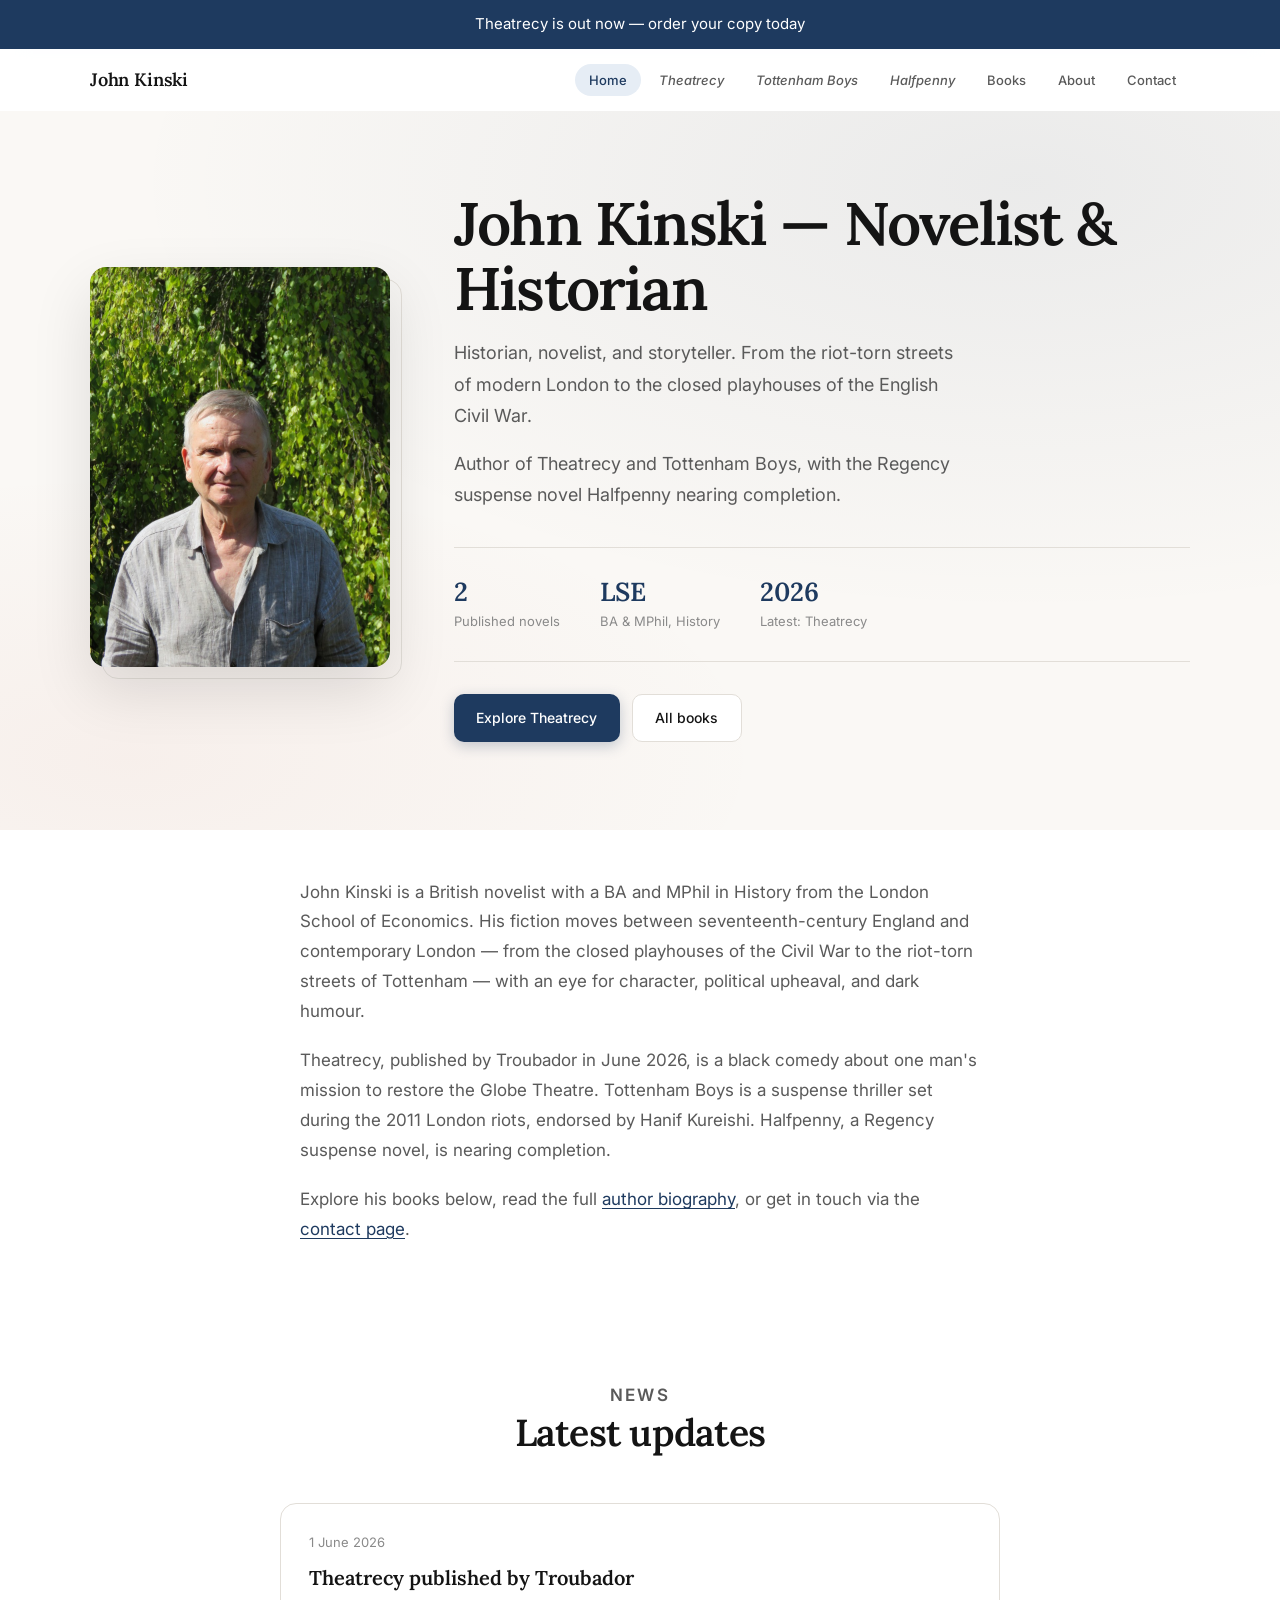
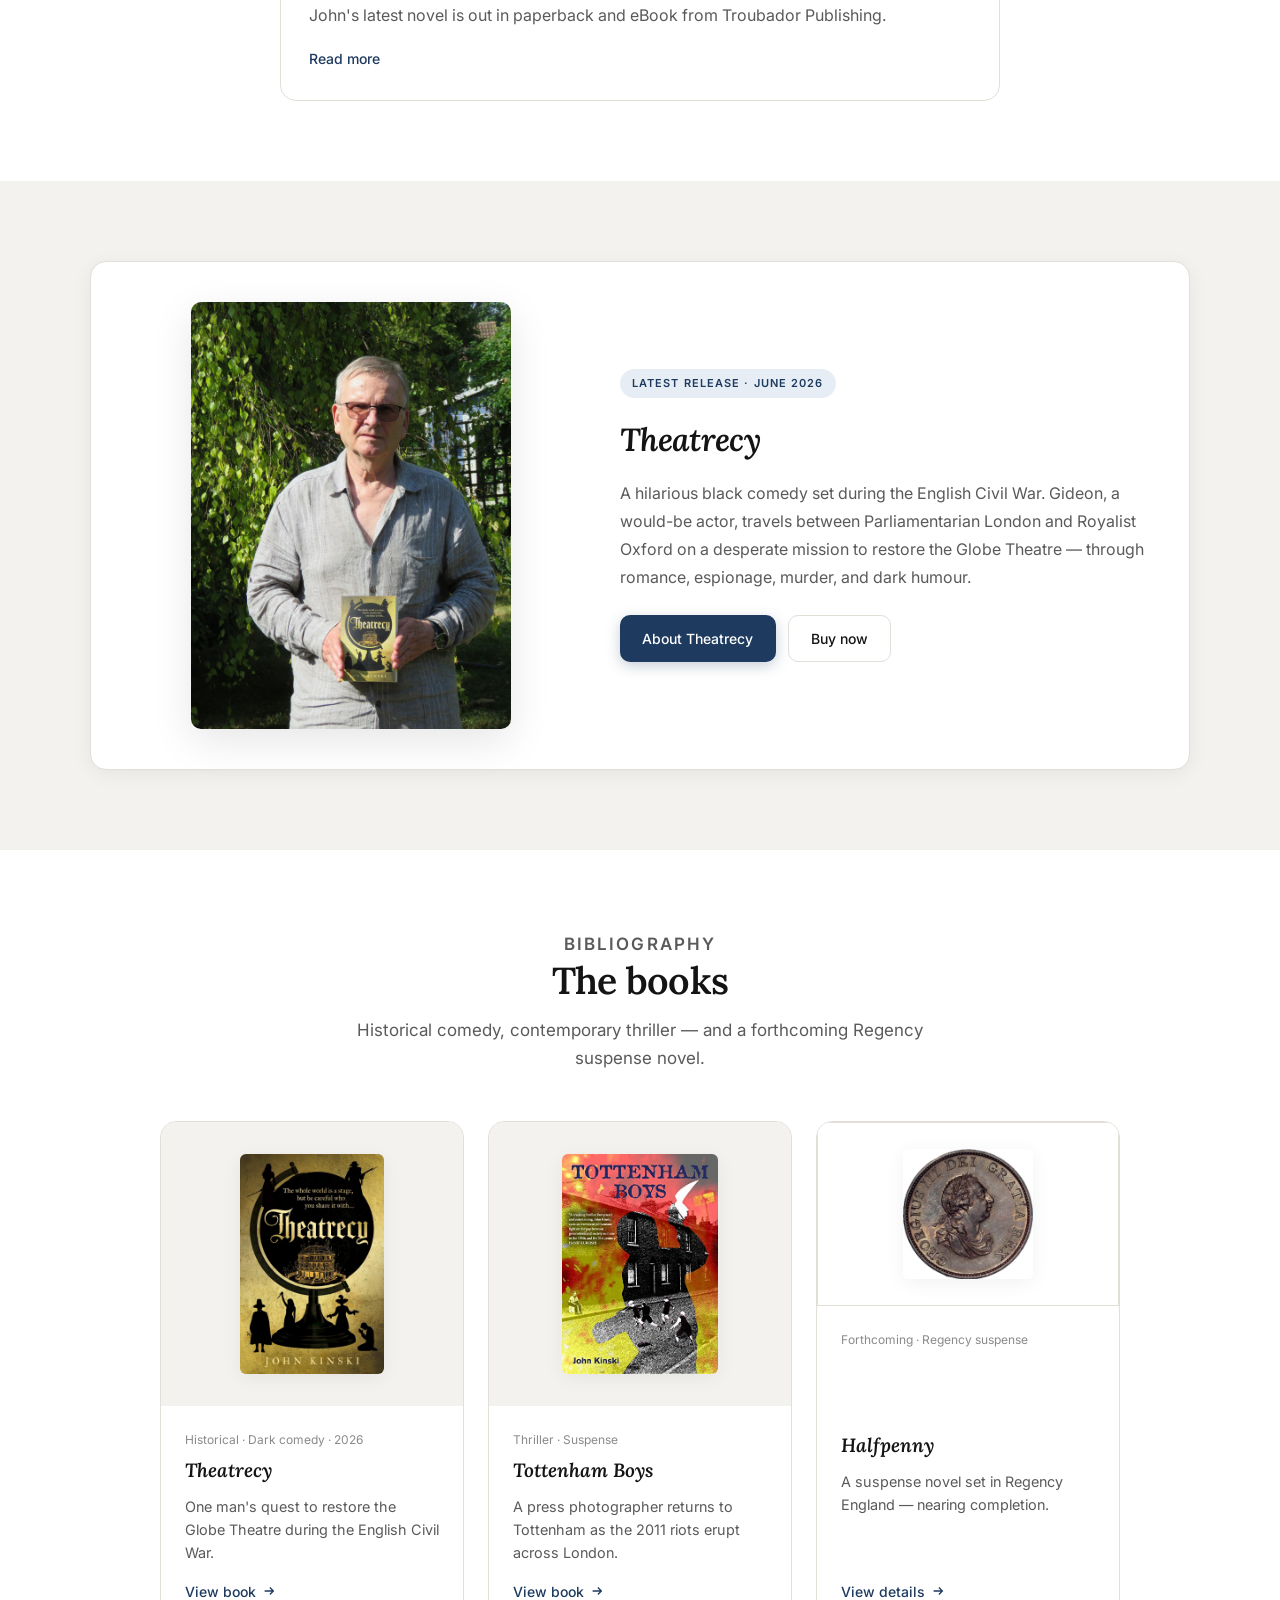
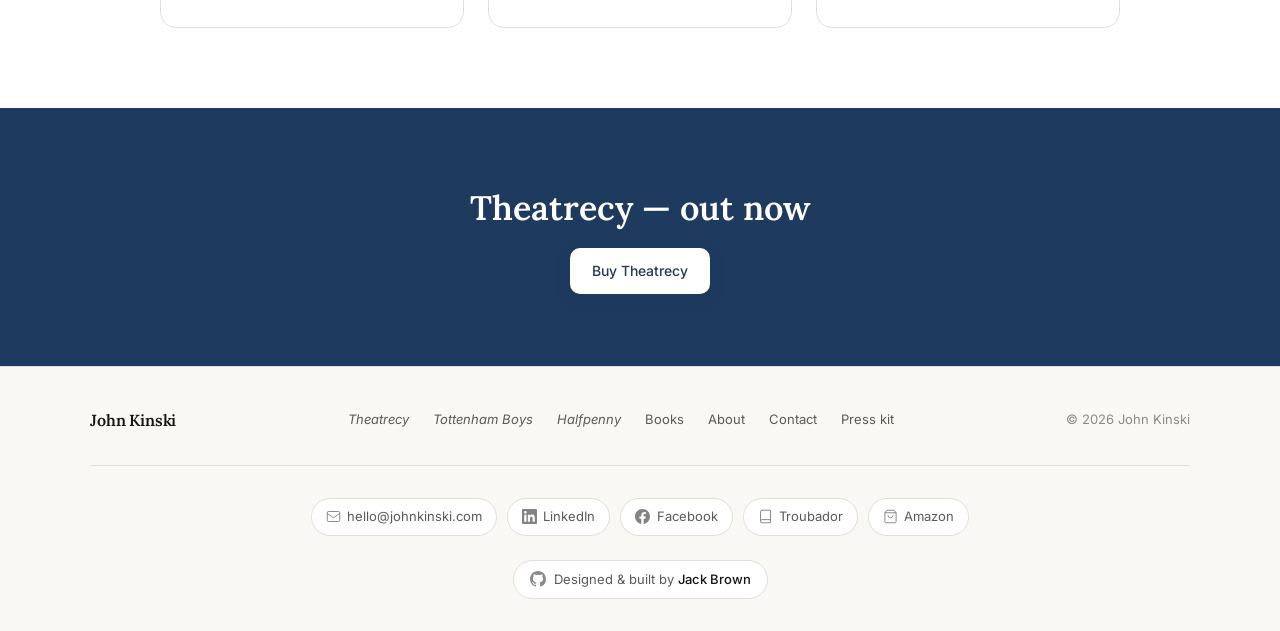
==== commit d878d3af: "Remove sports therapy and Ivinghoe references from site copy. Focus author bios and press materials " ====
--- a/index.html
+++ b/index.html
@@ -119,7 +119,7 @@
 			<div class="wrap-narrow">
 				<p class="reveal" id="intro-p1">John Kinski is a British novelist with a BA and MPhil in History from the London School of Economics. His fiction moves between seventeenth-century England and contemporary London — from the closed playhouses of the Civil War to the riot-torn streets of Tottenham — with an eye for character, political upheaval, and dark humour.</p>
 				<p class="reveal reveal-delay-1" id="intro-p2"><em>Theatrecy</em>, published by Troubador in June 2026, is a black comedy about one man's mission to restore the Globe Theatre. <em>Tottenham Boys</em> is a suspense thriller set during the 2011 London riots, endorsed by Hanif Kureishi. <em>Halfpenny</em>, a Regency suspense novel, is nearing completion.</p>
-				<p class="reveal reveal-delay-2">Based in Ivinghoe, Buckinghamshire, John also works as a sports injury therapist. Explore his books below, read the full <a href="about.html">author biography</a>, or get in touch via the <a href="contact.html">contact page</a>.</p>
+				<p class="reveal reveal-delay-2">Explore his books below, read the full <a href="about.html">author biography</a>, or get in touch via the <a href="contact.html">contact page</a>.</p>
 			</div>
 		</section>
 
